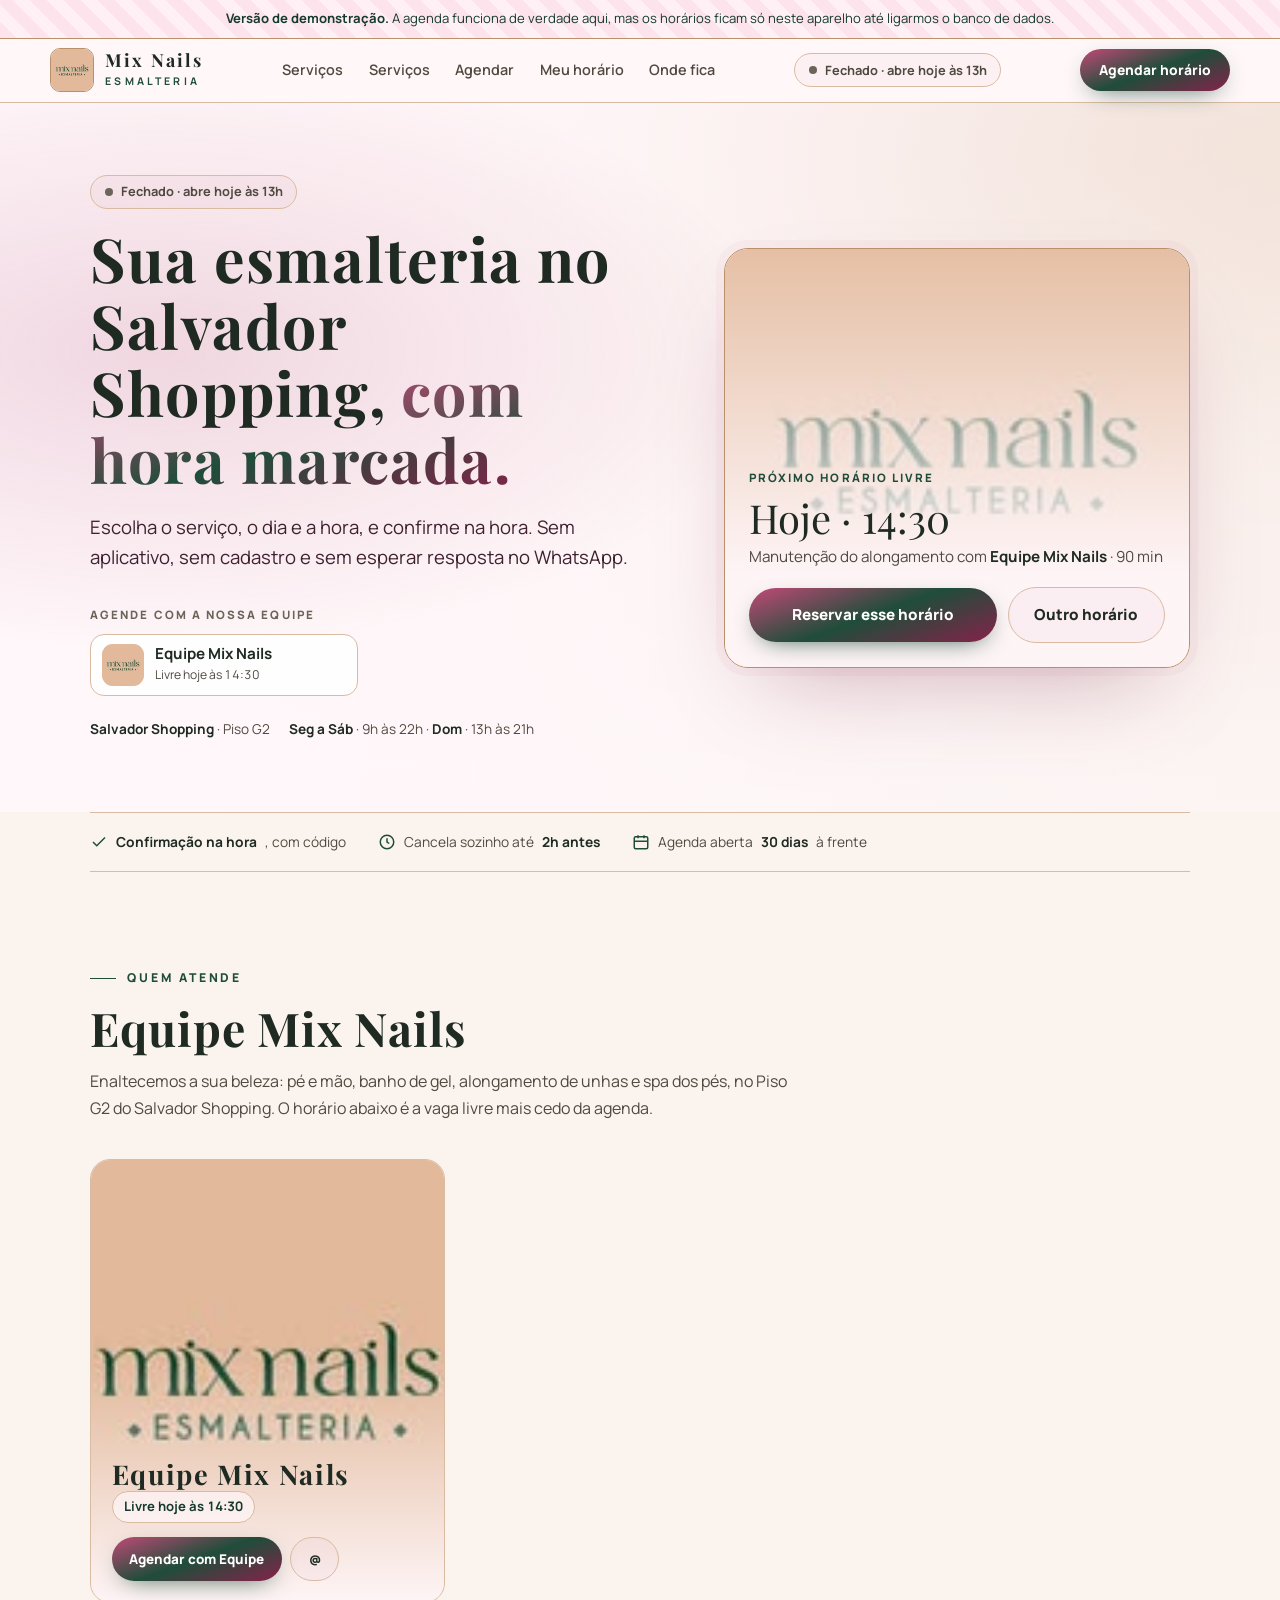
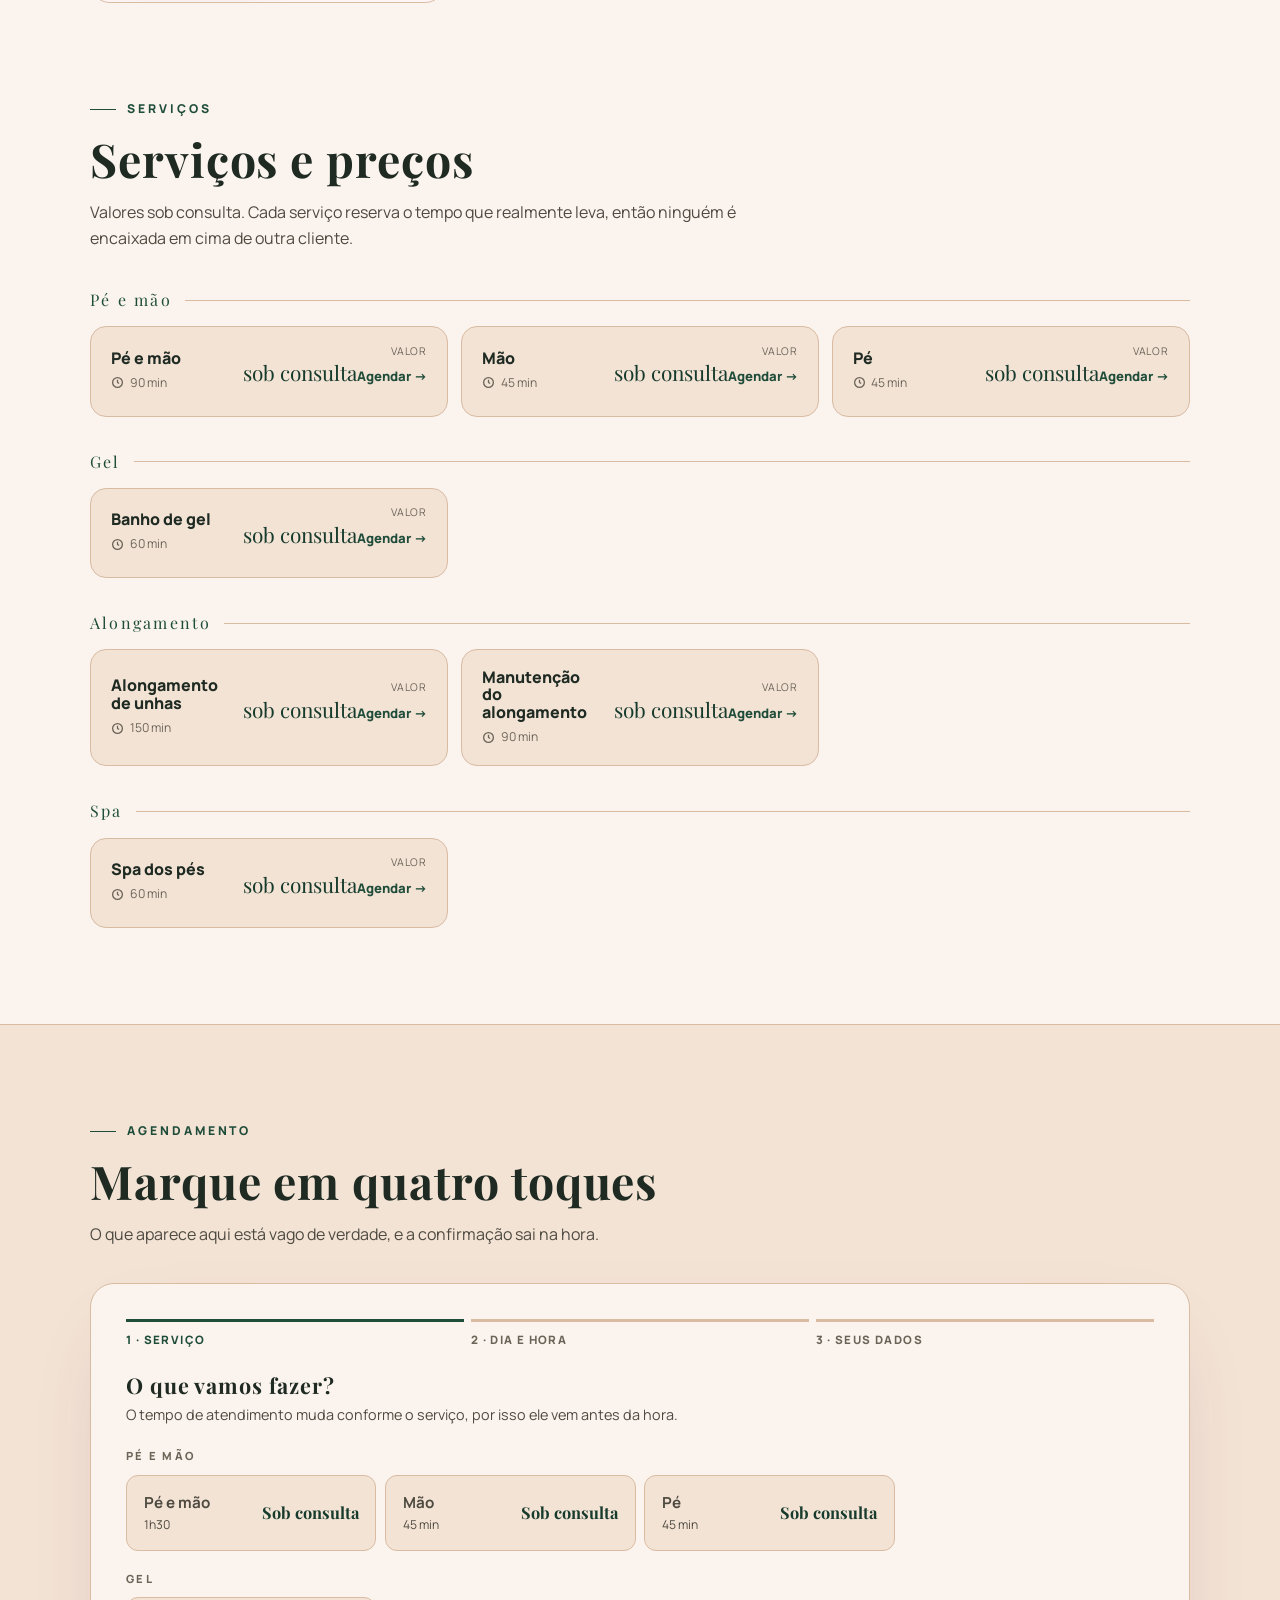
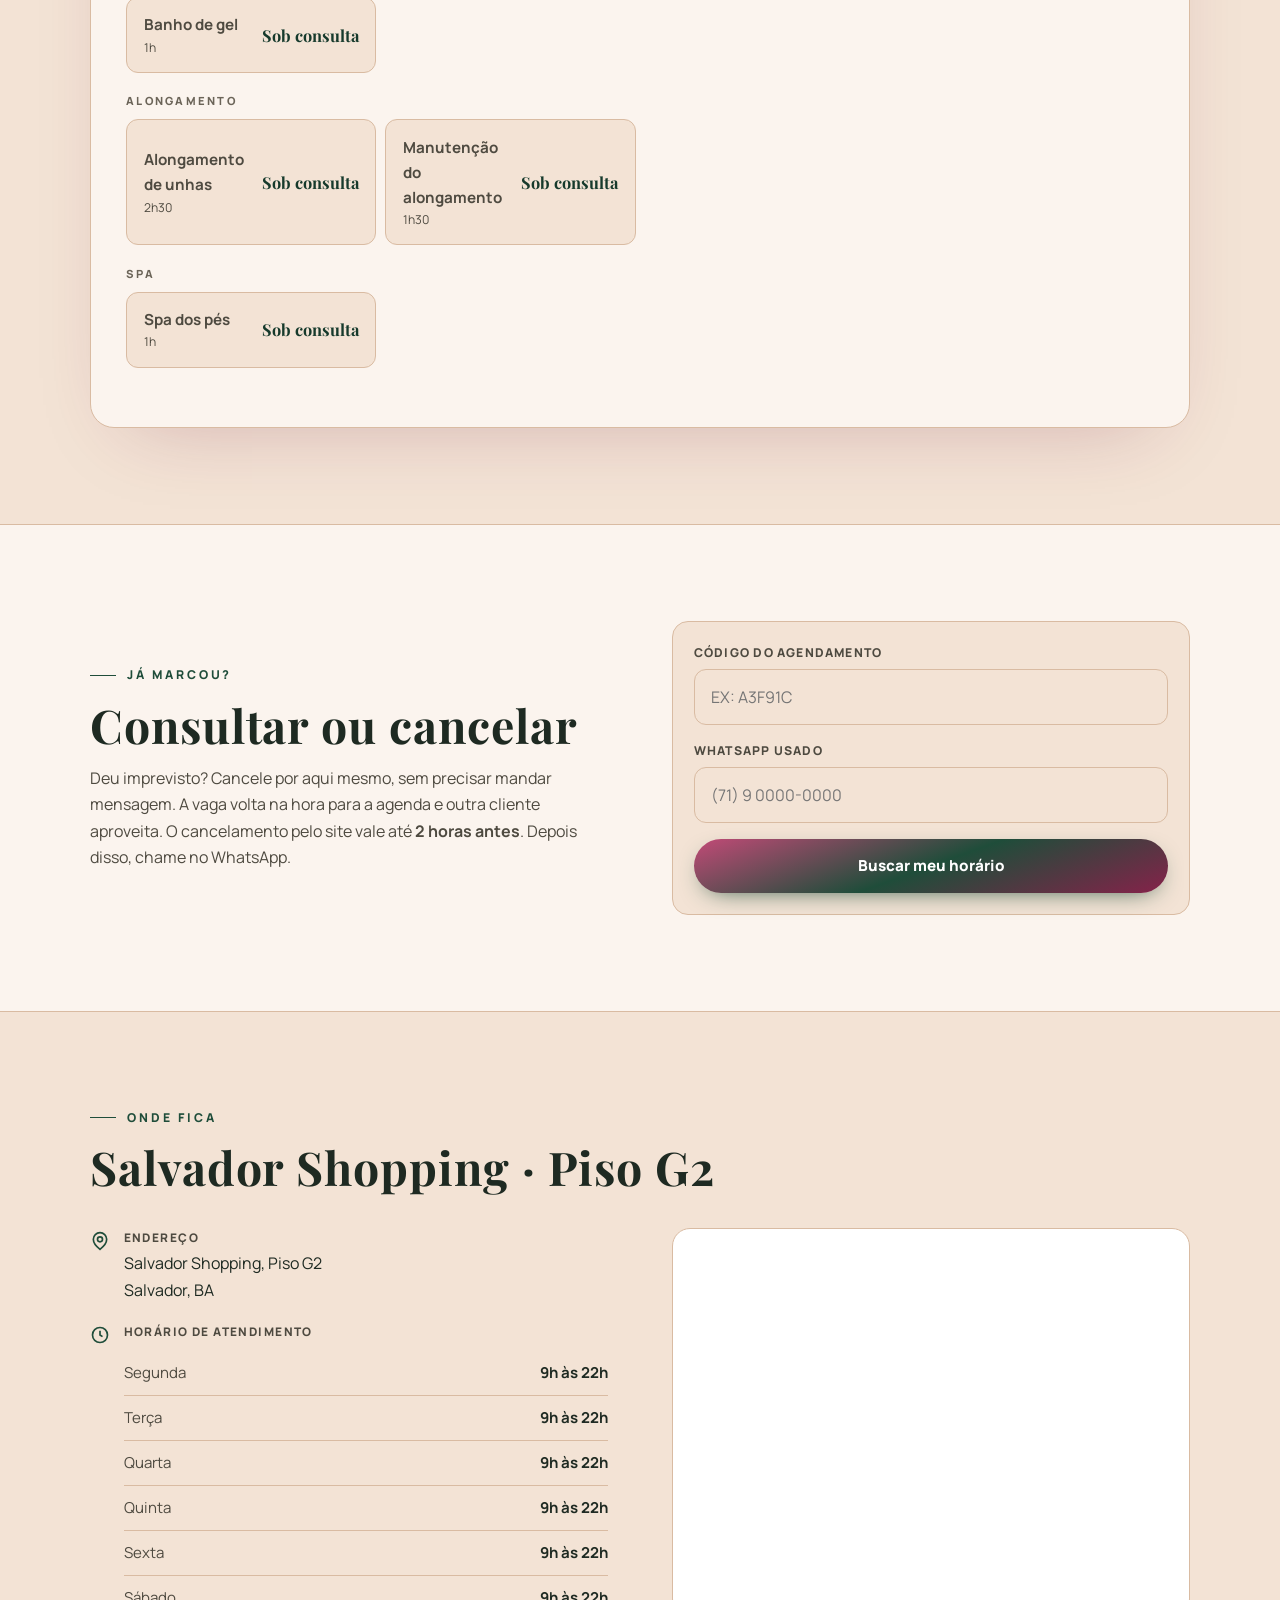
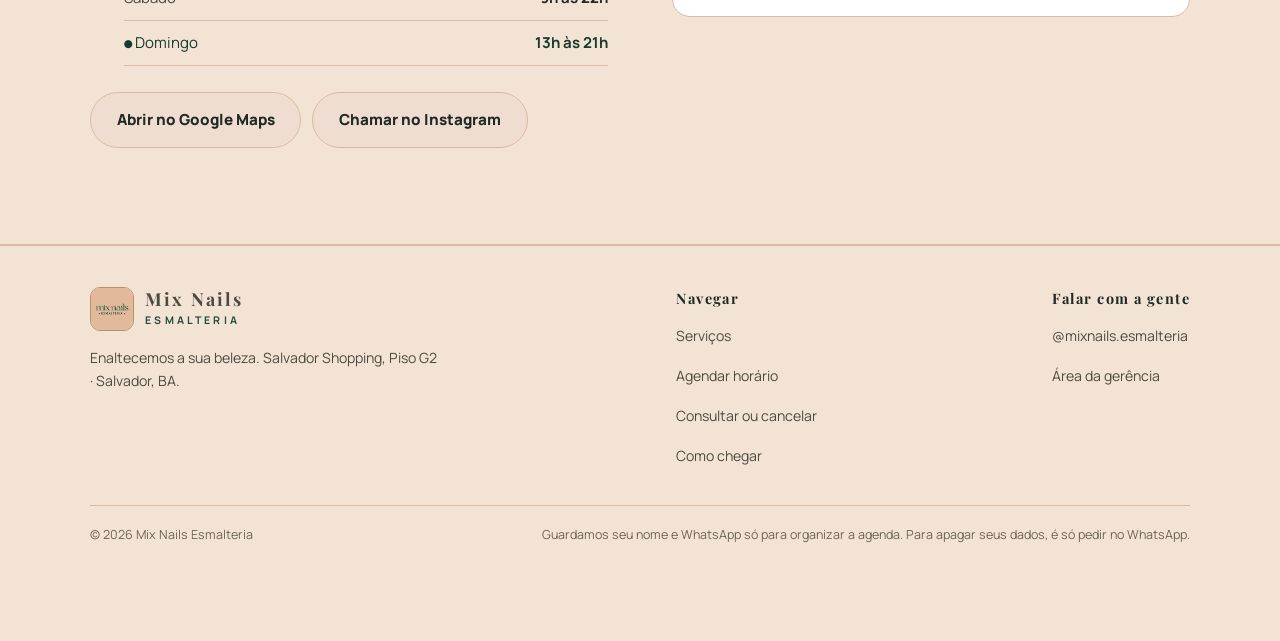
==== index.html @ d5388b9d "Atualiza o site" ====
<!DOCTYPE html>
<html lang="pt-BR">
<head>
<meta charset="UTF-8">
<meta name="viewport" content="width=device-width, initial-scale=1.0">
<title>Mix Nails Esmalteria · Salvador Shopping · Agende online</title>
<meta name="description" content="Esmalteria no Salvador Shopping, Piso G2: pé e mão, banho de gel, alongamento e spa dos pés. Escolha o serviço e o horário e confirme na hora, sem app e sem cadastro.">
<meta name="theme-color" content="#FBF4EE">
<link rel="icon" href="fotos/logo.jpg">

<meta property="og:type" content="website">
<meta property="og:title" content="Mix Nails Esmalteria · Agende seu horário">
<meta property="og:description" content="Escolha o serviço e o horário. Confirmação na hora, sem app.">
<meta property="og:image" content="fotos/logo.jpg">
<meta property="og:locale" content="pt_BR">
<meta name="twitter:card" content="summary_large_image">

<link rel="preconnect" href="https://fonts.googleapis.com">
<link rel="preconnect" href="https://fonts.gstatic.com" crossorigin>
<link href="https://fonts.googleapis.com/css2?family=Playfair+Display:wght@500;600;700&family=Manrope:wght@400;500;600;700;800&display=swap" rel="stylesheet">
<link rel="stylesheet" href="assets/estilo.css?v=20261116105341">

<script type="application/ld+json">
{
  "@context":"https://schema.org",
  "@type":"NailSalon",
  "name":"Mix Nails Esmalteria",
  "slogan":"Enaltecemos a sua beleza",
  "image":"fotos/logo.jpg",
  "priceRange":"R$$",
  "address":{
    "@type":"PostalAddress",
    "streetAddress":"Salvador Shopping, Piso G2","addressLocality":"Salvador",
    "addressRegion":"BA",
    "addressCountry":"BR"
  },
  "sameAs":["https://www.instagram.com/mixnails.esmalteria/"],
  "openingHoursSpecification":[
    {"@type":"OpeningHoursSpecification","dayOfWeek":["Monday","Tuesday","Wednesday","Thursday","Friday","Saturday"],"opens":"09:00","closes":"22:00"},
    {"@type":"OpeningHoursSpecification","dayOfWeek":["Sunday"],"opens":"13:00","closes":"21:00"}
  ]
}
</script>
</head>
<body>

<div id="faixa-demo" class="faixa-demo" hidden>
  <b>Versão de demonstração.</b> A agenda funciona de verdade aqui, mas os horários ficam só neste aparelho até ligarmos o banco de dados.
</div>

<!-- ================= TOPO ================= -->
<header class="topo">
  <div class="wrap topo-in">
    <a class="marca" href="#" aria-label="Mix Nails Esmalteria, início">
      <img src="fotos/logo.jpg" alt="" width="44" height="44">
      <span><b>Mix Nails</b><small>Esmalteria</small></span>
    </a>
    <nav class="menu">
      <a href="#servicos">Serviços</a>
      <a href="#servicos">Serviços</a>
      <a href="#agendar">Agendar</a>
      <a href="#meu-horario">Meu horário</a>
      <a href="#local">Onde fica</a>
    </nav>
    <span class="status" data-status></span>
    <a class="btn btn-prata" href="#agendar">Agendar horário</a>
  </div>
</header>

<!-- ================= CAPA: a agenda já começa aqui ================= -->
<section class="capa capa-agenda">
  <div class="capa-foto" style="background:radial-gradient(120% 90% at 85% 10%,#E9C9AE 0%,#F6E6D8 45%,#FBF4EE 100%)"></div>
  <div class="wrap capa-in">
    <div class="capa-txt">
      <span class="status" data-status></span>
      <h1>Sua esmalteria no Salvador Shopping, <span class="prata-texto">com hora marcada.</span></h1>
      <p class="lead">
        Escolha o serviço, o dia e a hora, e confirme na hora.
        Sem aplicativo, sem cadastro e sem esperar resposta no WhatsApp.
      </p>

      <p class="rotulo">Agende com a nossa equipe</p>
      <div class="atalhos" id="atalhos">
        <div class="carregando">Carregando a agenda…</div>
      </div>

      <div class="capa-rodape">
        <span><b>Salvador Shopping</b> · Piso G2</span>
        <span><b>Seg a Sáb</b> · 9h às 22h · <b>Dom</b> · 13h às 21h</span>
      </div>
    </div>

    <aside class="proximo" id="proximo" aria-live="polite">
      <img src="fotos/logo.jpg" alt="" width="360" height="640">
      <div class="proximo-in">
        <p class="rotulo">Próximo horário livre</p>
        <div class="proximo-quando" id="px-quando">Procurando…</div>
        <p class="proximo-com" id="px-com">&nbsp;</p>
        <div class="acoes">
          <button class="btn btn-prata btn-bloco" id="px-reservar" type="button" disabled>Reservar esse horário</button>
          <a class="btn btn-linha" href="#agendar">Outro horário</a>
        </div>
      </div>
    </aside>
  </div>
</section>

<div class="wrap">
  <div class="selos">
    <span><svg width="18" height="18" viewBox="0 0 24 24" fill="none" stroke="currentColor" stroke-width="2"><path d="M20 6 9 17l-5-5"/></svg><b>Confirmação na hora</b>, com código</span>
    <span><svg width="18" height="18" viewBox="0 0 24 24" fill="none" stroke="currentColor" stroke-width="2"><circle cx="12" cy="12" r="9"/><path d="M12 7v5l3 2"/></svg>Cancela sozinho até <b>2h antes</b></span>
    <span><svg width="18" height="18" viewBox="0 0 24 24" fill="none" stroke="currentColor" stroke-width="2"><rect x="3" y="5" width="18" height="16" rx="2"/><path d="M8 3v4M16 3v4M3 11h18"/></svg>Agenda aberta <b>30 dias</b> à frente</span>
  </div>
</div>

<!-- ================= EQUIPE ================= -->
<section class="secao" id="equipe">
  <div class="wrap">
    <p class="olho">Quem atende</p>
    <h2>Equipe Mix Nails</h2>
    <p class="sub">
      Enaltecemos a sua beleza: pé e mão, banho de gel, alongamento de unhas e spa dos pés,
      no Piso G2 do Salvador Shopping. O horário abaixo é a vaga livre mais cedo da agenda.
    </p>
    <div class="equipe equipe-v2" id="equipe-lista">
      <div class="carregando">Carregando a agenda…</div>
    </div>
  </div>
</section>

<!-- ================= SERVIÇOS ================= -->
<section class="secao" id="servicos" style="padding-top:0">
  <div class="wrap">
    <p class="olho">Serviços</p>
    <h2>Serviços e preços</h2>
    <p class="sub">
      Valores sob consulta. Cada serviço reserva o tempo que realmente leva,
      então ninguém é encaixada em cima de outra cliente.
    </p>
    <div id="cardapio" style="margin-top:2.2rem">
      <div class="carregando">Carregando os serviços…</div>
    </div>
  </div>
</section>

<!-- ================= AGENDAMENTO ================= -->
<section class="secao agendar" id="agendar">
  <div class="wrap">
    <p class="olho">Agendamento</p>
    <h2>Marque em quatro toques</h2>
    <p class="sub">
      O que aparece aqui está vago de verdade, e a confirmação sai na hora.
    </p>

    <div class="painel" id="agendar-app">

      <div class="passos" id="passos">
        <div class="passo" data-estado="atual">1 · Profissional</div>
        <div class="passo" data-estado="aberto">2 · Serviço</div>
        <div class="passo" data-estado="aberto">3 · Dia e hora</div>
        <div class="passo" data-estado="aberto">4 · Seus dados</div>
      </div>

      <div class="escolhas" id="escolhas" hidden></div>

      <!-- 1 -->
      <div class="etapa" data-etapa="1" data-ativa>
        <h3>Com quem você quer agendar?</h3>
        <p class="dica">Cada profissional tem a própria agenda.</p>
        <div class="lista-barbeiros" id="lista-barbeiros"></div>
      </div>

      <!-- 2 -->
      <div class="etapa" data-etapa="2">
        <h3>O que vamos fazer?</h3>
        <p class="dica">O tempo de atendimento muda conforme o serviço, por isso ele vem antes da hora.</p>
        <div id="lista-servicos"></div>
        <div class="acoes"><button class="voltar" type="button" data-voltar="1">← Trocar a profissional</button></div>
      </div>

      <!-- 3 -->
      <div class="etapa" data-etapa="3">
        <h3>Escolha o dia e a hora</h3>
        <div class="fita" id="fita-dias"></div>
        <p class="titulo-dia" id="titulo-dia"></p>
        <div id="caixa-horas"></div>
        <div class="acoes"><button class="voltar" type="button" data-voltar="2">← Trocar o serviço</button></div>
      </div>

      <!-- 4 -->
      <div class="etapa" data-etapa="4">
        <h3>Quase lá</h3>
        <p class="dica">Só falta saber quem vem fazer as unhas.</p>
        <div class="resumo" id="resumo"></div>
        <form id="form-cliente" novalidate>
          <div class="campos">
            <div class="campo">
              <label for="cli-nome">Seu nome</label>
              <input id="cli-nome" name="nome" type="text" autocomplete="name" placeholder="Como te chamam" required>
            </div>
            <div class="campo">
              <label for="cli-tel">WhatsApp</label>
              <input id="cli-tel" name="tel" type="tel" inputmode="numeric" autocomplete="tel" placeholder="(71) 9 0000-0000" required>
              <p class="ajuda">Serve para te achar se precisar remarcar. Não vai para lista de propaganda.</p>
            </div>
            <div class="campo">
              <label for="cli-obs">Observação <span style="text-transform:none;letter-spacing:0;font-weight:500">(opcional)</span></label>
              <textarea id="cli-obs" name="obs" maxlength="240" placeholder="Ex: cor nude, formato quadrado"></textarea>
            </div>
          </div>
          <div id="msg-form"></div>
          <div class="acoes">
            <button class="btn btn-prata" id="btn-confirmar" type="submit">Confirmar horário</button>
            <button class="voltar" type="button" data-voltar="3">← Trocar a hora</button>
          </div>
        </form>
      </div>

      <!-- 5 -->
      <div class="etapa" data-etapa="5">
        <div class="sucesso">
          <div class="selo-ok" aria-hidden="true">
            <svg width="30" height="30" viewBox="0 0 24 24" fill="none" stroke="currentColor" stroke-width="3" stroke-linecap="round" stroke-linejoin="round"><path d="M20 6 9 17l-5-5"/></svg>
          </div>
          <h3>Horário confirmado</h3>
          <p class="com">com <span id="ok-barbeiro"></span></p>
          <p class="dica" id="ok-linha" style="color:var(--cinza);margin:.4rem 0 1rem"></p>
          <p style="font-size:.76rem;letter-spacing:.16em;text-transform:uppercase;color:var(--cinza);font-weight:800">Seu código</p>
          <div class="codigo" id="ok-codigo"></div>
          <p style="max-width:34rem;margin:0 auto 1.4rem;color:var(--cinza);font-size:.92rem">
            Guarde esse código: é com ele que você consulta ou cancela sozinho,
            até 2 horas antes. Chegue uns 5 minutinhos antes.
          </p>
          <div class="acoes" style="justify-content:center">
            <a class="btn btn-zap" id="ok-zap" target="_blank" rel="noopener">Avisar no WhatsApp</a>
            <a class="btn btn-linha" id="ok-ics">Salvar no calendário</a>
            <button class="btn btn-linha" id="btn-novo" type="button">Marcar outro</button>
          </div>
        </div>
      </div>

    </div>
  </div>
</section>

<!-- ================= MEU HORÁRIO ================= -->
<section class="secao" id="meu-horario">
  <div class="wrap dupla">
    <div>
      <p class="olho">Já marcou?</p>
      <h2>Consultar ou cancelar</h2>
      <p class="sub">
        Deu imprevisto? Cancele por aqui mesmo, sem precisar mandar mensagem.
        A vaga volta na hora para a agenda e outra cliente aproveita.
        O cancelamento pelo site vale até <b>2 horas antes</b>. Depois disso, chame no WhatsApp.
      </p>
    </div>
    <div class="cartao">
      <form id="form-consulta">
        <div class="campos">
          <div class="campo">
            <label for="con-codigo">Código do agendamento</label>
            <input id="con-codigo" type="text" placeholder="Ex: A3F91C" style="text-transform:uppercase" required>
          </div>
          <div class="campo">
            <label for="con-tel">WhatsApp usado</label>
            <input id="con-tel" type="tel" inputmode="numeric" placeholder="(71) 9 0000-0000" required>
          </div>
          <button class="btn btn-prata btn-bloco" type="submit">Buscar meu horário</button>
        </div>
      </form>
      <div id="saida-consulta"></div>
    </div>
  </div>
</section>

<!-- ================= ONDE FICA ================= -->
<section class="secao" id="local" style="background:var(--grafite);border-block:1px solid var(--borda)">
  <div class="wrap">
    <p class="olho">Onde fica</p>
    <h2>Salvador Shopping · Piso G2</h2>

    <div class="dupla" style="margin-top:2.2rem;align-items:start">
      <div class="info-local">
        <div class="info-item">
          <svg width="20" height="20" viewBox="0 0 24 24" fill="none" stroke="currentColor" stroke-width="2"><path d="M20 10c0 6-8 12-8 12s-8-6-8-12a8 8 0 1 1 16 0Z"/><circle cx="12" cy="10" r="3"/></svg>
          <div>
            <b class="rot">Endereço</b>
            Salvador Shopping, Piso G2<br>
            Salvador, BA
          </div>
        </div>

        <div class="info-item">
          <svg width="20" height="20" viewBox="0 0 24 24" fill="none" stroke="currentColor" stroke-width="2"><circle cx="12" cy="12" r="9"/><path d="M12 7v5l3 2"/></svg>
          <div style="width:100%">
            <b class="rot">Horário de atendimento</b>
            <table class="tabela-horario" id="tabela-horario">
              <tr data-dia="1"><td>Segunda</td><td>9h às 22h</td></tr>
              <tr data-dia="2"><td>Terça</td><td>9h às 22h</td></tr>
              <tr data-dia="3"><td>Quarta</td><td>9h às 22h</td></tr>
              <tr data-dia="4"><td>Quinta</td><td>9h às 22h</td></tr>
              <tr data-dia="5"><td>Sexta</td><td>9h às 22h</td></tr>
              <tr data-dia="6"><td>Sábado</td><td>9h às 22h</td></tr>
              <tr data-dia="0"><td>Domingo</td><td>13h às 21h</td></tr>
            </table>
          </div>
        </div>

        <div class="acoes" style="margin-top:.4rem">
          <a class="btn btn-linha" id="link-maps" target="_blank" rel="noopener" href="https://www.google.com/maps/search/?api=1&amp;query=Salvador+Shopping+Salvador+BA">Abrir no Google Maps</a>
          <a class="btn btn-linha" id="link-contato" target="_blank" rel="noopener" href="https://ig.me/m/mixnails.esmalteria">Chamar no Instagram</a>
        </div>
      </div>

      <div class="mapa">
        <iframe title="Mapa do Salvador Shopping" loading="lazy" referrerpolicy="no-referrer-when-downgrade"
          src="https://www.google.com/maps?q=Salvador%20Shopping%2C%20Salvador%20-%20BA&output=embed"></iframe>
      </div>
    </div>
  </div>
</section>

<!-- ================= RODAPÉ ================= -->
<footer class="rodape">
  <div class="wrap">
    <div class="rodape-in">
      <div style="max-width:22rem">
        <a class="marca" href="#" style="margin-bottom:.9rem">
          <img src="fotos/logo.jpg" alt="" width="44" height="44">
          <span><b>Mix Nails</b><small>Esmalteria</small></span>
        </a>
        <p>Enaltecemos a sua beleza. Salvador Shopping, Piso G2 · Salvador, BA.</p>
      </div>
      <div>
        <b class="rodape-titulo">Navegar</b>
        <ul class="rodape-links">
          <li><a href="#servicos">Serviços</a></li>
          <li><a href="#agendar">Agendar horário</a></li>
          <li><a href="#meu-horario">Consultar ou cancelar</a></li>
          <li><a href="#local">Como chegar</a></li>
        </ul>
      </div>
      <div>
        <b class="rodape-titulo">Falar com a gente</b>
        <ul class="rodape-links">
          <li><a href="https://www.instagram.com/mixnails.esmalteria/" target="_blank" rel="noopener">@mixnails.esmalteria</a></li>
          <li><a href="admin.html">Área da gerência</a></li>
        </ul>
      </div>
    </div>
    <div class="creditos">
      <span>© <span id="ano"></span> Mix Nails Esmalteria</span>
      <span>Guardamos seu nome e WhatsApp só para organizar a agenda. Para apagar seus dados, é só pedir no WhatsApp.</span>
    </div>
  </div>
</footer>

<a class="flutua" href="#agendar">
  <svg width="18" height="18" viewBox="0 0 24 24" fill="none" stroke="currentColor" stroke-width="2"><rect x="3" y="5" width="18" height="16" rx="2"/><path d="M8 3v4M16 3v4M3 11h18"/></svg>
  Agendar
</a>

<script src="assets/config.js?v=20261116105341"></script>
<!-- Este bloco vem ANTES de agenda.js: registra o ouvinte que recebe
     profissional e serviços assim que carregam. -->
<script>
(function () {
  var CFG = window.TV;
  var DIAS = ['domingo','segunda','terça','quarta','quinta','sexta','sábado'];
  document.getElementById('ano').textContent = new Date().getFullYear();
  if (CFG.modoDemo) document.getElementById('faixa-demo').hidden = false;
  if (CFG.whatsapp) {
    var contato = document.getElementById('link-contato');
    contato.href = 'https://wa.me/' + CFG.whatsapp;
    contato.textContent = 'Chamar no WhatsApp';
    contato.className = 'btn btn-zap';
  }

  function el(tag, cls, txt) {
    var n = document.createElement(tag);
    if (cls) n.className = cls;
    if (txt != null) n.textContent = txt;
    return n;
  }
  function min(t) { var p = String(t).split(':'); return (+p[0]) * 60 + (+p[1]); }
  function horaCurta(t) { var p = String(t).split(':'); return (+p[0]) + 'h' + (p[1] === '00' ? '' : p[1]); }
  function irAgendar() { document.getElementById('agendar').scrollIntoView({ behavior: 'smooth' }); }
  function avatar(b, cls) {
    var box = el('span', cls);
    if (b.foto) { var i = el('img'); i.src = b.foto; i.alt = ''; box.appendChild(i); }
    else box.appendChild(el('span', 'iniciais', CFG.iniciais ? CFG.iniciais(b.nome) : b.nome[0]));
    return box;
  }
  function primeiroNome(n) { return String(n).split(' ')[0]; }
  function quando(p) { return CFG.diaRelativo(p.dia).replace(/, \d+ de .*/, '') + ' · ' + p.hora; }

  /* ---- aberto / fechado agora ---- */
  (function status() {
    var agora = new Date(), m = agora.getHours() * 60 + agora.getMinutes();
    var hoje = CFG.expediente[agora.getDay()], txt, aberto = false;
    if (hoje && hoje.aberto && m >= min(hoje.abre) && m < min(hoje.fecha)) {
      aberto = true; txt = 'Aberto agora · até ' + horaCurta(hoje.fecha);
    } else {
      for (var i = 0; i < 8; i++) {
        var d = (agora.getDay() + i) % 7, e = CFG.expediente[d];
        if (!e || !e.aberto || (i === 0 && m >= min(e.abre))) continue;
        txt = 'Fechado · abre ' + (i === 0 ? 'hoje' : i === 1 ? 'amanhã' : DIAS[d]) + ' às ' + horaCurta(e.abre);
        break;
      }
    }
    Array.prototype.forEach.call(document.querySelectorAll('[data-status]'), function (s) {
      s.textContent = txt;
      if (aberto) s.setAttribute('data-aberto', '');
    });
    var linha = document.querySelector('#tabela-horario tr[data-dia="' + agora.getDay() + '"]');
    if (linha) linha.setAttribute('data-hoje', '');
  })();

  /* ---- cardápio ---- */
  function pintaCardapio(lista) {
    var alvo = document.getElementById('cardapio');
    alvo.innerHTML = '';
    var grupos = {};
    lista.forEach(function (s) {
      if (s.categoria === 'Assinatura') { alvo.appendChild(cardAssinatura(s)); return; }
      var g = s.categoria || 'Serviços'; (grupos[g] = grupos[g] || []).push(s);
    });
    Object.keys(grupos).forEach(function (g) {
      var bloco = el('div', 'cardapio-grupo');
      bloco.appendChild(el('div', 'cardapio-titulo', g));
      var grade = el('div', 'grade-servicos');
      grupos[g].forEach(function (s) {
        var card = el('article', 'servico');
        card.innerHTML =
          '<div class="servico-txt"><h3></h3><p></p>' +
            '<span class="tempo"><svg width="13" height="13" viewBox="0 0 24 24" fill="none" stroke="currentColor" stroke-width="2.4"><circle cx="12" cy="12" r="9"/><path d="M12 7v5l3 2"/></svg>' +
            s.duracao_min + ' min</span></div>' +
          '<div class="servico-dir"><span class="preco"></span>' +
            '<button class="marcar" type="button">Agendar →</button></div>';
        card.querySelector('h3').textContent = s.nome;
        card.querySelector('p').textContent = s.descricao || '';
        card.querySelector('.preco').innerHTML = valor(s);
        card.querySelector('.marcar').addEventListener('click', function () { CFG.agendarServico(s.id); irAgendar(); });
        grade.appendChild(card);
      });
      bloco.appendChild(grade);
      alvo.appendChild(bloco);
    });
  }
  function valor(s) {
    if (!s.preco_centavos) return '<small>valor</small>sob consulta';
    return (s.a_partir_de ? '<small>a partir de</small>' : '') + 'R$ ' + (s.preco_centavos / 100).toFixed(2).replace('.', ',');
  }
  function cardAssinatura(s) {
    var c = el('article', 'assinatura');
    var esq = el('div');
    esq.appendChild(el('p', 'rotulo', 'Assinatura da casa'));
    esq.appendChild(el('h3', null, s.nome));
    esq.appendChild(el('p', null, s.descricao || ''));
    var meta = el('div', 'meta');
    meta.appendChild(el('span', null, s.duracao_min + ' min de atendimento'));
    esq.appendChild(meta);
    var dir = el('div', 'servico-dir');
    var p = el('div', 'preco'); p.innerHTML = valor(s);
    dir.appendChild(p);
    var b = el('button', 'btn btn-prata', 'Agendar');
    b.type = 'button'; b.style.marginTop = '.6rem';
    b.addEventListener('click', function () { CFG.agendarServico(s.id); irAgendar(); });
    dir.appendChild(b);
    c.appendChild(esq); c.appendChild(dir);
    return c;
  }

  /* ---- atalhos da capa + cards da equipe, com a vaga mais cedo de cada um ---- */
  function pintaEquipe(barbeiros, servicos) {
    var servRef = servicos.filter(function (s) { return s.id === 'manutencao' || s.slug === 'manutencao'; })[0] || servicos[0];
    var atalhos = document.getElementById('atalhos');
    var lista = document.getElementById('equipe-lista');
    atalhos.innerHTML = ''; lista.innerHTML = '';

    var proximos = [];
    barbeiros.forEach(function (b) {
      var at = el('button', 'atalho'); at.type = 'button';
      at.appendChild(avatar(b, 'av'));
      var t = el('span'); t.appendChild(el('b', null, b.nome));
      var sm = el('small', null, 'Vendo a agenda…'); t.appendChild(sm);
      at.appendChild(t);
      at.addEventListener('click', function () { CFG.agendarCom(b.id); irAgendar(); });
      atalhos.appendChild(at);

      var card = el('article', 'membro' + (b.foto ? '' : ' sem-foto'));
      if (b.foto) {
        var img = el('img'); img.src = b.foto; img.loading = 'lazy'; img.alt = 'Foto de ' + b.nome + ', nail designer.';
        card.appendChild(img);
      } else {
        card.appendChild(el('span', 'iniciais', CFG.iniciais ? CFG.iniciais(b.nome) : b.nome[0]));
      }
      var info = el('div', 'membro-info');
      info.appendChild(el('h3', null, b.nome));
      var livre = el('span', 'livre', 'Vendo a agenda…');
      info.appendChild(livre);
      var ac = el('div', 'membro-acoes');
      var bt = el('button', 'btn btn-prata', 'Agendar com ' + primeiroNome(b.nome));
      bt.type = 'button';
      bt.addEventListener('click', function () { CFG.agendarCom(b.id); irAgendar(); });
      ac.appendChild(bt);
      if (b.instagram) {
        var ig = el('a', 'btn btn-linha', '@'); ig.href = 'https://www.instagram.com/' + b.instagram + '/';
        ig.target = '_blank'; ig.rel = 'noopener'; ig.setAttribute('aria-label', 'Instagram de ' + b.nome);
        ac.appendChild(ig);
      }
      info.appendChild(ac);
      card.appendChild(info);
      lista.appendChild(card);

      proximos.push(CFG.proximoLivre(b, servRef).then(function (p) {
        var txt = p ? 'Livre ' + quando(p).toLowerCase().replace(' · ', ' às ') : 'Agenda cheia nos próximos dias';
        sm.textContent = txt; livre.textContent = txt;
        return p ? { b: b, p: p } : null;
      }).catch(function () { sm.textContent = livre.textContent = 'Ver horários'; return null; }));
    });

    // com uma profissional só, "sem preferência" não faz sentido
    if (barbeiros.length > 1) {
    var q = el('button', 'atalho qualquer'); q.type = 'button';
    q.innerHTML = '<span class="av"><svg width="22" height="22" viewBox="0 0 24 24" fill="none" stroke="currentColor" stroke-width="1.8"><circle cx="9" cy="8" r="3.2"/><circle cx="17" cy="9" r="2.6"/><path d="M3 20c.6-3.4 3-5.4 6-5.4s5.4 2 6 5.4M15 14.8c2.8-.4 5.2 1.3 6 4.6"/></svg></span>' +
                  '<span><b>Sem preferência</b><small>Quem estiver livre primeiro</small></span>';
    q.addEventListener('click', function () { CFG.agendarCom('qualquer'); irAgendar(); });
    atalhos.appendChild(q);
    }

    // cartão "próximo horário livre": a vaga mais cedo da casa inteira
    Promise.all(proximos).then(function (r) {
      var melhor = r.filter(Boolean).sort(function (a, c) {
        return (a.p.dia + a.p.hora) < (c.p.dia + c.p.hora) ? -1 : 1;
      })[0];
      var qd = document.getElementById('px-quando'), com = document.getElementById('px-com'), bt = document.getElementById('px-reservar');
      if (!melhor) { qd.textContent = 'Agenda cheia'; com.textContent = 'Chame no WhatsApp que a gente encaixa.'; return; }
      qd.textContent = quando(melhor.p);
      com.innerHTML = '';
      com.appendChild(document.createTextNode(servRef.nome + ' com '));
      com.appendChild(el('b', null, melhor.b.nome));
      com.appendChild(document.createTextNode(' · ' + servRef.duracao_min + ' min'));
      bt.disabled = false;
      bt.onclick = function () { CFG.agendarDireto(melhor.b.id, servRef.id, melhor.p.dia, melhor.p.hora); irAgendar(); };
    });
  }

  var dados = null;
  function recebe(d) { dados = d; pintaCardapio(d.servicos); pintaEquipe(d.barbeiros, d.servicos); }
  document.addEventListener('tv:dados', function (ev) { recebe(ev.detail); });
  // marcou? a vaga some da capa e dos cards na mesma hora
  document.addEventListener('tv:agendado', function () { if (dados) pintaEquipe(dados.barbeiros, dados.servicos); });
})();
</script>
<script src="assets/agenda.js?v=20261116105341"></script>
</body>
</html>
---- assets/estilo.css ----
/* =====================================================================
   Mix Nails Esmalteria — folha de estilo
   Paleta tirada da logo: nude/pêssego de fundo e verde-floresta da marca.
   As variáveis mantêm os nomes do modelo.
   ===================================================================== */

:root{
  --fundo:      #FBF4EE;
  --grafite:    #F3E3D5;
  --carvao:     #FFFFFF;
  --chumbo:     #EED8C6;
  --borda:      #D9BBA2;

  --prata:       #1F4D3A;
  --prata-clara: #163A2C;
  --prata-fundo: #B9906A;
  --prata-gradiente: linear-gradient(160deg, #C24A77 0%, #1F4D3A 50%, #86224A 100%);

  --creme:      #1E2A22;
  --cinza:      #4E4A40;
  --cinza-fraco:#6B6458;
  --verde-zap:  #25D366;
  --vermelho:   #B42318;

  --display: 'Playfair Display', Georgia, serif;
  --corpo:   'Manrope', system-ui, sans-serif;

  --raio:  16px;
  --larg:  1180px;
}

*{margin:0;padding:0;box-sizing:border-box}
[hidden]{display:none !important}
html{scroll-behavior:smooth;scroll-padding-top:80px}
body{
  font-family:var(--corpo);
  background:var(--fundo);
  color:var(--creme);
  line-height:1.65;
  overflow-x:clip;
  -webkit-font-smoothing:antialiased;
}
img{display:block;max-width:100%}
a{color:inherit;text-decoration:none}
button{font:inherit;color:inherit;background:none;border:none;cursor:pointer}
:focus-visible{outline:2px solid var(--prata);outline-offset:3px;border-radius:6px}

.wrap{max-width:var(--larg);margin:0 auto;padding:0 clamp(1rem,4vw,2.5rem)}
.secao{padding:clamp(3.5rem,8vw,6rem) 0}

h1,h2,h3,.display{font-family:var(--display);font-weight:700;line-height:1.1;letter-spacing:.02em}
h2{font-size:clamp(1.9rem,4.4vw,2.9rem)}
h3{font-size:1.1rem;letter-spacing:.04em}

.olho{
  font-size:.76rem;font-weight:800;letter-spacing:.24em;text-transform:uppercase;color:var(--prata);
  display:flex;align-items:center;gap:.7rem;margin-bottom:.9rem;
}
.olho::before{content:"";width:26px;height:1px;background:var(--prata);flex:none}
.sub{color:var(--cinza);max-width:44rem;margin-top:.9rem}
.prata-texto{
  background:var(--prata-gradiente);-webkit-background-clip:text;background-clip:text;
  -webkit-text-fill-color:transparent;color:var(--prata);
}

/* ---------- botões ---------- */
.btn{
  display:inline-flex;align-items:center;justify-content:center;gap:.55rem;
  padding:.9rem 1.6rem;border-radius:100px;font-weight:800;font-size:.95rem;min-height:48px;
  transition:transform .15s ease, box-shadow .15s ease, background .15s ease, border-color .15s;
  text-align:center;
}
.btn:active{transform:translateY(1px)}
.btn-prata{background:var(--prata-gradiente);color:#FFFFFF;box-shadow:0 8px 26px -12px var(--prata)}
.btn-prata:hover{box-shadow:0 12px 32px -8px var(--prata)}
.btn-linha{border:1px solid var(--borda);color:var(--creme);background:rgba(168,50,95,.03)}
.btn-linha:hover{border-color:var(--prata);color:var(--prata-clara)}
.btn-zap{background:var(--verde-zap);color:#05301A}
.btn-bloco{width:100%}
.btn:disabled{opacity:.45;cursor:not-allowed;transform:none}

/* ---------- topo ---------- */
.topo{
  position:sticky;top:0;z-index:60;
  background:rgba(255,247,250,.86);backdrop-filter:blur(14px);-webkit-backdrop-filter:blur(14px);
  border-bottom:1px solid var(--borda);
}
.topo-in{display:flex;align-items:center;justify-content:space-between;gap:1rem;padding:.6rem 0}
.marca{display:flex;align-items:center;gap:.7rem}
.marca img{width:44px;height:44px;flex:none;border-radius:10px;object-fit:cover;border:1px solid var(--prata-fundo)}
.marca b{font-family:var(--display);font-size:1.12rem;letter-spacing:.12em;line-height:1;display:block}
.marca small{display:block;font-size:.66rem;letter-spacing:.3em;color:var(--prata);text-transform:uppercase;font-weight:700;margin-top:.25rem}
.menu{display:flex;align-items:center;gap:1.6rem}
.menu a{font-size:.9rem;font-weight:600;color:var(--cinza)}
.menu a:hover{color:var(--prata-clara)}
.topo .btn{padding:.6rem 1.2rem;font-size:.86rem;min-height:42px}
@media(max-width:900px){ .menu{display:none} }

/* ---------- capa ---------- */
.capa{position:relative;min-height:min(92vh,800px);display:flex;align-items:center;isolation:isolate;overflow:hidden}
.capa-foto{position:absolute;inset:0;z-index:-2;background:var(--grafite) center 38%/cover no-repeat}
.capa::after{
  content:"";position:absolute;inset:0;z-index:-1;
  background:
    radial-gradient(70% 60% at 12% 35%, rgba(168,50,95,.16), transparent 70%),
    linear-gradient(100deg, rgba(255,247,250,.97) 0%, rgba(255,247,250,.9) 42%, rgba(255,247,250,.45) 100%);
}
.capa-in{padding-block:clamp(3rem,7vw,5rem);width:100%;display:grid;grid-template-columns:1.15fr .85fr;gap:clamp(2rem,5vw,4rem);align-items:center}
.capa-foto{filter:blur(18px) saturate(.8);transform:scale(1.1)}
.capa-quadro{margin:0;border-radius:24px;overflow:hidden;border:1px solid var(--prata-fundo);aspect-ratio:4/5;box-shadow:0 40px 90px -40px rgba(110,23,57,.35),0 0 0 8px rgba(168,50,95,.06)}
.capa-quadro img{width:100%;height:100%;object-fit:cover;object-position:50% 45%}
.capa .selo-novo{
  display:inline-flex;align-items:center;gap:.5rem;border:1px solid var(--prata-fundo);
  background:rgba(168,50,95,.08);color:var(--prata-clara);border-radius:100px;
  padding:.35rem .9rem;font-size:.8rem;font-weight:700;letter-spacing:.04em;margin-bottom:1.2rem;
}
.capa h1{font-size:clamp(2.4rem,6.6vw,4.4rem);max-width:15ch}
.capa p.lead{font-size:clamp(1rem,2vw,1.16rem);color:#3E2230;max-width:36rem;margin:1.2rem 0 2rem}
.capa-ctas{display:flex;flex-wrap:wrap;gap:.8rem}
.capa-rostos{display:flex;align-items:center;gap:.8rem;margin-top:2.2rem;font-size:.86rem;color:var(--cinza)}
.capa-rostos .pilha{display:flex}
.capa-rostos .pilha img{width:42px;height:42px;border-radius:50%;object-fit:cover;object-position:50% 20%;border:2px solid var(--fundo);margin-left:-10px}
.capa-rostos .pilha img:first-child{margin-left:0}
.capa-rostos b{color:var(--creme)}
@media(max-width:700px){
  .capa::after{background:linear-gradient(180deg, rgba(255,247,250,.55) 0%, rgba(255,247,250,.92) 45%, rgba(255,247,250,.98) 100%)}
  .capa{min-height:auto}
}

@media(max-width:900px){
  .capa-in{grid-template-columns:1fr}
  .capa-quadro{order:-1;aspect-ratio:4/3;max-height:52vh}
}
.selos{display:flex;flex-wrap:wrap;gap:1.2rem 2rem;border-top:1px solid var(--borda);border-bottom:1px solid var(--borda);padding:1.1rem 0;font-size:.86rem;color:var(--cinza)}
.selos span{display:flex;align-items:center;gap:.5rem}
.selos svg{color:var(--prata);flex:none}
.selos b{color:var(--creme);font-weight:700}

/* ---------- equipe ---------- */
.equipe{display:grid;grid-template-columns:repeat(3,1fr);gap:1.1rem;margin-top:2.4rem}
@media(max-width:900px){ .equipe{grid-template-columns:1fr 1fr} }
@media(max-width:560px){ .equipe{grid-template-columns:1fr} }
.membro{
  position:relative;border-radius:20px;overflow:hidden;border:1px solid var(--borda);background:var(--carvao);
  aspect-ratio:4/5;isolation:isolate;
}
.membro img{position:absolute;inset:0;width:100%;height:100%;object-fit:cover;object-position:50% 25%;z-index:-1;transition:transform .5s ease}
.membro:hover img{transform:scale(1.04)}
.membro::after{content:"";position:absolute;inset:0;z-index:-1;background:linear-gradient(180deg,transparent 45%,rgba(255,247,250,.96) 100%)}
.membro-info{position:absolute;left:0;right:0;bottom:0;padding:1.3rem}
.membro-info h3{font-size:1.7rem;letter-spacing:.06em}
.membro-info p{font-size:.8rem;letter-spacing:.2em;text-transform:uppercase;color:var(--prata);font-weight:700;margin:.2rem 0 1rem}
.membro-acoes{display:flex;gap:.5rem;flex-wrap:wrap}
.membro-acoes .btn{padding:.6rem 1.1rem;font-size:.84rem;min-height:44px}

/* ---------- serviços ---------- */
.cardapio-grupo + .cardapio-grupo{margin-top:2rem}
.cardapio-titulo{font-family:var(--display);font-size:1rem;letter-spacing:.14em;color:var(--prata);margin-bottom:.8rem;display:flex;align-items:center;gap:.8rem}
.cardapio-titulo::after{content:"";flex:1;height:1px;background:var(--borda)}
.grade-servicos{display:grid;grid-template-columns:repeat(auto-fill,minmax(270px,1fr));gap:.8rem}
.servico{
  background:var(--grafite);border:1px solid var(--borda);border-radius:var(--raio);
  padding:1.15rem 1.25rem;display:flex;align-items:center;gap:1rem;
  transition:border-color .2s ease, transform .2s ease;
}
.servico:hover{border-color:var(--prata-fundo);transform:translateY(-2px)}
.servico-txt{flex:1;min-width:0}
.servico h3{font-family:var(--corpo);font-size:1rem;font-weight:800;letter-spacing:0}
.servico p{font-size:.84rem;color:var(--cinza);margin-top:.15rem}
.servico .tempo{font-size:.76rem;color:var(--cinza-fraco);margin-top:.35rem;display:flex;align-items:center;gap:.35rem}
.servico-dir{text-align:right;flex:none}
.servico .preco{font-family:var(--display);font-size:1.3rem;color:var(--prata-clara);white-space:nowrap;line-height:1.1}
.servico .preco small{display:block;font-family:var(--corpo);font-size:.66rem;letter-spacing:.08em;color:var(--cinza-fraco);text-transform:uppercase}
.servico .marcar{font-size:.82rem;font-weight:800;color:var(--prata);min-height:40px;display:inline-flex;align-items:center}
.servico .marcar:hover{color:var(--prata-clara)}

/* ---------- agendamento ---------- */
.agendar{background:var(--grafite);border-block:1px solid var(--borda)}
.painel{
  background:var(--fundo);border:1px solid var(--borda);border-radius:24px;
  padding:clamp(1.1rem,3.5vw,2.2rem);margin-top:2.2rem;
  box-shadow:0 30px 80px -40px rgba(110,23,57,.28);
}
.passos{display:grid;grid-auto-flow:column;grid-auto-columns:1fr;gap:.4rem;margin-bottom:1.4rem}
.passo{
  padding:.5rem 0 .2rem;border-top:3px solid var(--borda);
  font-size:.72rem;letter-spacing:.12em;text-transform:uppercase;color:var(--cinza-fraco);font-weight:800;
  transition:color .2s, border-color .2s;
}
.passo[data-estado="atual"]{border-color:var(--prata);color:var(--prata)}
.passo[data-estado="feito"]{border-color:var(--prata-fundo);color:var(--cinza)}
@media(max-width:520px){ .passo{font-size:.7rem;letter-spacing:.02em} }

.escolhas{display:flex;flex-wrap:wrap;gap:.5rem;margin-bottom:1.4rem}
.escolha{
  display:flex;flex-direction:column;align-items:flex-start;text-align:left;
  padding:.45rem .85rem;border-radius:10px;border:1px solid var(--borda);background:var(--grafite);
  font-size:.88rem;font-weight:700;line-height:1.3;
}
.escolha small{font-size:.64rem;letter-spacing:.14em;text-transform:uppercase;color:var(--cinza-fraco);font-weight:800}
.escolha:hover{border-color:var(--prata-fundo)}
.escolha::after{content:"trocar";font-size:.68rem;color:var(--prata);font-weight:700}

.etapa{display:none}
.etapa[data-ativa]{display:block;animation:sobe .25s ease}
@keyframes sobe{from{opacity:0;transform:translateY(6px)}to{opacity:1;transform:none}}
.etapa > h3{font-size:1.35rem;margin-bottom:.3rem}
.etapa > .dica{font-size:.9rem;color:var(--cinza);margin-bottom:1.3rem}

/* escolha da profissional */
.lista-barbeiros{display:grid;grid-template-columns:repeat(auto-fill,minmax(210px,1fr));gap:.7rem}
.barbeiro-opcao{
  display:flex;align-items:center;gap:.9rem;text-align:left;width:100%;
  padding:.8rem;border-radius:16px;border:1px solid var(--borda);background:var(--grafite);
  transition:border-color .15s, background .15s, transform .15s;
}
.barbeiro-opcao:hover{border-color:var(--prata-fundo);transform:translateY(-1px)}
.barbeiro-opcao[aria-pressed="true"]{border-color:var(--prata);background:rgba(168,50,95,.09)}
.barbeiro-foto{width:64px;height:64px;border-radius:14px;overflow:hidden;flex:none;background:var(--chumbo);display:grid;place-items:center;color:var(--prata)}
.barbeiro-foto img{width:100%;height:100%;object-fit:cover;object-position:50% 22%}
.barbeiro-txt strong{display:block;font-family:var(--display);font-size:1.15rem;letter-spacing:.04em}
.barbeiro-txt span{font-size:.78rem;color:var(--cinza)}
.barbeiro-opcao.qualquer{border-style:dashed}

/* escolha de serviço */
.grupo-servico{font-size:.7rem;letter-spacing:.2em;text-transform:uppercase;color:var(--cinza-fraco);font-weight:800;margin:1.2rem 0 .55rem}
.grupo-servico:first-child{margin-top:0}
.lista-escolha{display:grid;grid-template-columns:repeat(auto-fill,minmax(240px,1fr));gap:.55rem}
.opcao{
  text-align:left;width:100%;padding:.9rem 1.05rem;border-radius:12px;min-height:56px;
  border:1px solid var(--borda);background:var(--grafite);
  display:flex;justify-content:space-between;align-items:center;gap:1rem;
  transition:border-color .15s, background .15s;
}
.opcao:hover{border-color:var(--prata-fundo)}
.opcao[aria-pressed="true"]{border-color:var(--prata);background:rgba(168,50,95,.09)}
.opcao strong{display:block;font-weight:700;font-size:.95rem}
.opcao span{font-size:.76rem;color:var(--cinza)}
.opcao .val{font-family:var(--display);font-size:1.02rem;font-weight:700;color:var(--prata-clara);white-space:nowrap;text-align:right}

/* fita de dias */
.fita{display:flex;gap:.5rem;overflow-x:auto;padding-bottom:.7rem;scroll-snap-type:x proximity;margin-bottom:1rem}
.fita::-webkit-scrollbar{height:5px}
.fita::-webkit-scrollbar-thumb{background:var(--borda);border-radius:9px}
.dia{
  flex:none;width:70px;padding:.7rem .3rem;border-radius:14px;text-align:center;
  border:1px solid var(--borda);background:var(--grafite);scroll-snap-align:start;
  transition:border-color .15s, background .15s;
}
.dia:hover:not(:disabled){border-color:var(--prata-fundo)}
.dia[aria-pressed="true"]{border-color:var(--prata);background:var(--prata-gradiente);color:#FFFFFF}
.dia[aria-pressed="true"] .sem,.dia[aria-pressed="true"] .mes{color:#FCE4EE}
.dia:disabled{opacity:.3;cursor:not-allowed}
.dia:disabled .num{text-decoration:line-through}
.dia .sem{display:block;font-size:.66rem;letter-spacing:.1em;text-transform:uppercase;color:var(--cinza);font-weight:800}
.dia .num{display:block;font-family:var(--display);font-weight:700;font-size:1.45rem;line-height:1.15}
.dia .mes{display:block;font-size:.64rem;color:var(--cinza-fraco);text-transform:uppercase;letter-spacing:.08em;font-weight:700}
.titulo-dia{font-size:.9rem;color:var(--cinza);margin-bottom:1rem}
.titulo-dia:first-letter{text-transform:uppercase}

/* grade de horários */
.blocos-hora + .blocos-hora{margin-top:1.3rem}
.turno{font-size:.7rem;letter-spacing:.16em;text-transform:uppercase;color:var(--cinza-fraco);font-weight:800;margin-bottom:.55rem}
.grade-horas{display:grid;grid-template-columns:repeat(auto-fill,minmax(78px,1fr));gap:.45rem}
.hora{
  padding:.7rem .3rem;border-radius:10px;border:1px solid var(--borda);min-height:46px;
  background:var(--grafite);font-weight:800;font-size:.98rem;letter-spacing:.02em;font-variant-numeric:tabular-nums;
  transition:border-color .15s, background .15s;
}
.hora:hover{border-color:var(--prata);background:rgba(168,50,95,.1)}

/* formulário */
.campos{display:grid;gap:1rem;max-width:34rem}
.campo label{display:block;font-size:.76rem;letter-spacing:.1em;text-transform:uppercase;color:var(--cinza);font-weight:800;margin-bottom:.4rem}
.campo input,.campo textarea,.campo select{
  width:100%;padding:.85rem 1rem;border-radius:12px;font:inherit;font-size:1rem;
  background:var(--grafite);border:1px solid var(--borda);color:var(--creme);
}
.campo input:focus,.campo textarea:focus,.campo select:focus{outline:none;border-color:var(--prata)}
.campo textarea{resize:vertical;min-height:80px}
.campo .ajuda{font-size:.76rem;color:var(--cinza-fraco);margin-top:.35rem}

.resumo{
  background:var(--grafite);border:1px solid var(--borda);border-left:3px solid var(--prata);
  border-radius:12px;padding:1.1rem 1.25rem;margin-bottom:1.5rem;
}
.resumo dl{display:grid;grid-template-columns:auto 1fr;gap:.4rem 1.2rem;font-size:.92rem}
.resumo dt{color:var(--cinza-fraco);font-size:.74rem;letter-spacing:.1em;text-transform:uppercase;align-self:center;font-weight:800}
.resumo dd{font-weight:700}
.resumo .total{color:var(--prata-clara);font-family:var(--display);font-size:1.25rem}

.acoes{display:flex;gap:.7rem;flex-wrap:wrap;margin-top:1.5rem;align-items:center}
.voltar{font-size:.88rem;color:var(--cinza);display:inline-flex;align-items:center;gap:.4rem;min-height:44px;font-weight:600}
.voltar:hover{color:var(--prata-clara)}

/* avisos */
.aviso{padding:.85rem 1.1rem;border-radius:12px;font-size:.9rem;margin:1rem 0;border:1px solid}
.aviso-erro{background:rgba(224,101,96,.1);border-color:rgba(224,101,96,.45);color:#9B1C1C}
.aviso-ok{background:rgba(37,211,102,.08);border-color:rgba(37,211,102,.35);color:#0F5C36}
.aviso-neutro{background:var(--grafite);border-color:var(--borda);color:var(--cinza)}
.vazio{text-align:center;padding:2.2rem 1rem;color:var(--cinza)}
.vazio b{display:block;font-family:var(--display);font-size:1.15rem;color:var(--creme);margin-bottom:.35rem}
.carregando{color:var(--cinza-fraco);font-size:.9rem;padding:1.2rem 0}

/* sucesso */
.sucesso{text-align:center;padding:1rem 0}
.selo-ok{
  width:68px;height:68px;border-radius:50%;margin:0 auto 1.1rem;
  display:grid;place-items:center;background:var(--prata-gradiente);color:#FFFFFF;
}
.sucesso h3{font-size:1.6rem}
.sucesso .com{color:var(--prata-clara);font-weight:700;margin-top:.3rem}
.codigo{
  display:inline-block;font-family:var(--display);font-size:2rem;font-weight:700;letter-spacing:.28em;
  padding:.5rem 1rem .5rem 1.28rem;border:1px dashed var(--prata-fundo);border-radius:12px;
  color:var(--prata-clara);margin:.4rem 0 1rem;
}

/* faixa demo */
.faixa-demo{
  background:repeating-linear-gradient(45deg,#FCE3EC 0 12px,#FFF0F5 12px 24px);
  border-bottom:1px solid var(--prata-fundo);color:var(--prata-clara);
  font-size:.82rem;text-align:center;padding:.5rem 1rem;
}
.faixa-demo b{color:#163A2C}

/* ---------- a casa ---------- */
.dupla{display:grid;grid-template-columns:1fr 1fr;gap:clamp(1.5rem,5vw,4rem);align-items:center}
@media(max-width:840px){ .dupla{grid-template-columns:1fr} }
.moldura{position:relative;border-radius:20px;overflow:hidden;border:1px solid var(--borda);aspect-ratio:4/5;background:var(--carvao)}
.moldura img{width:100%;height:100%;object-fit:cover}
.citacao{font-family:var(--display);font-size:clamp(1.25rem,2.6vw,1.7rem);line-height:1.35;color:var(--creme);margin:1.4rem 0}
.citacao span{color:var(--prata)}
.numeros{display:grid;grid-template-columns:repeat(3,1fr);gap:.6rem;margin:1.6rem 0}
.numero{background:var(--grafite);border:1px solid var(--borda);border-radius:12px;padding:.9rem 1rem}
.numero b{display:block;font-family:var(--display);font-size:1.7rem;line-height:1;color:var(--prata-clara)}
.numero span{display:block;font-size:.7rem;letter-spacing:.1em;text-transform:uppercase;color:var(--cinza);margin-top:.35rem;font-weight:700}

/* ---------- galeria ---------- */
.galeria{display:grid;grid-template-columns:2fr 1fr 1fr;grid-template-rows:repeat(2,minmax(180px,260px));gap:.7rem;margin-top:2.2rem}
.galeria figure{border-radius:16px;overflow:hidden;border:1px solid var(--borda);background:var(--carvao);position:relative;margin:0}
.galeria figure:first-child{grid-row:span 2}
.galeria img{width:100%;height:100%;object-fit:cover;transition:transform .5s ease}
.galeria figure:hover img{transform:scale(1.04)}
.galeria figcaption{position:absolute;left:.7rem;bottom:.7rem;font-size:.74rem;font-weight:700;background:rgba(255,247,250,.8);padding:.25rem .6rem;border-radius:100px}
@media(max-width:700px){
  .galeria{grid-template-columns:1fr 1fr;grid-template-rows:none}
  .galeria figure{aspect-ratio:1}
  .galeria figure:first-child{grid-column:span 2;grid-row:auto;aspect-ratio:4/3}
}

/* ---------- local ---------- */
.tabela-horario{width:100%;border-collapse:collapse;font-size:.94rem;margin-top:.6rem}
.tabela-horario td{padding:.6rem 0;border-bottom:1px solid var(--borda)}
.tabela-horario td:first-child{color:var(--cinza);width:7rem}
.tabela-horario td:last-child{text-align:right;font-weight:700}
.tabela-horario tr[data-hoje] td{color:var(--prata-clara)}
.tabela-horario tr[data-hoje] td:first-child::before{content:"● ";font-size:.7em;vertical-align:middle}

.mapa{border-radius:18px;overflow:hidden;border:1px solid var(--borda);aspect-ratio:16/12;background:var(--carvao)}
.mapa iframe{width:100%;height:100%;border:0;filter:grayscale(.3) contrast(1.05)}
.info-local{display:grid;gap:1.2rem}
.info-item{display:flex;gap:.85rem;align-items:flex-start}
.info-item svg{flex:none;margin-top:.2rem;color:var(--prata)}
.info-item b.rot{display:block;font-size:.74rem;letter-spacing:.12em;text-transform:uppercase;color:var(--cinza);font-weight:800;margin-bottom:.15rem}

.cartao{background:var(--grafite);border:1px solid var(--borda);border-radius:var(--raio);padding:1.3rem}

/* ---------- rodapé ---------- */
.rodape{border-top:1px solid var(--borda);padding:2.6rem 0 6rem;font-size:.88rem;color:var(--cinza);background:#F3E3D5}
.rodape-in{display:flex;flex-wrap:wrap;gap:1.8rem;justify-content:space-between;align-items:flex-start}
.rodape a:hover{color:var(--prata-clara)}
.rodape-titulo{color:var(--creme);font-family:var(--display);letter-spacing:.1em;font-size:.9rem}
.rodape-links{list-style:none;margin-top:.3rem}
.rodape-links a{display:flex;align-items:center;min-height:40px}
.creditos{font-size:.78rem;color:var(--cinza-fraco);margin-top:1.8rem;padding-top:1.2rem;border-top:1px solid var(--borda);display:flex;flex-wrap:wrap;gap:.6rem;justify-content:space-between}

/* botão flutuante */
.flutua{
  position:fixed;right:1rem;bottom:1rem;z-index:70;
  display:flex;align-items:center;gap:.5rem;padding:.85rem 1.25rem;border-radius:100px;min-height:50px;
  background:var(--prata-gradiente);color:#FFFFFF;font-weight:800;font-size:.94rem;
  box-shadow:0 10px 30px -8px rgba(110,23,57,.28);
}
@media(min-width:901px){ .flutua{display:none} }

/* ---------- painel da profissional ---------- */
.agenda-item{display:flex;gap:1rem;align-items:flex-start;padding:1rem 0;border-bottom:1px solid var(--borda)}
.agenda-item:last-child{border-bottom:0}
.agenda-hora{font-family:var(--display);font-weight:700;font-size:1.2rem;color:var(--prata-clara);width:5.6rem;flex:none;line-height:1.2}
.agenda-hora small{display:block;font-family:var(--corpo);font-size:.7rem;color:var(--cinza-fraco);letter-spacing:.04em;font-weight:600}
.agenda-corpo{flex:1;min-width:0}
.agenda-corpo strong{display:block}
.agenda-corpo span{font-size:.86rem;color:var(--cinza)}
.tag{display:inline-block;font-size:.68rem;letter-spacing:.1em;text-transform:uppercase;font-weight:800;padding:.2rem .55rem;border-radius:6px}
.tag-ok{background:rgba(37,211,102,.14);color:#0F5C36}
.tag-off{background:rgba(224,101,96,.16);color:#9B1C1C}
.tag-fim{background:var(--chumbo);color:var(--cinza)}
.tag-barbeiro{background:rgba(168,50,95,.14);color:var(--prata-clara)}
.mini{font-size:.8rem;padding:.45rem .9rem;min-height:40px}
.metricas{display:grid;grid-template-columns:repeat(auto-fit,minmax(140px,1fr));gap:.7rem;margin-bottom:1.4rem}
.metrica{background:var(--grafite);border:1px solid var(--borda);border-radius:12px;padding:.9rem 1.1rem}
.metrica b{display:block;font-family:var(--display);font-size:1.6rem;color:var(--prata-clara);line-height:1.1}
.metrica span{font-size:.7rem;letter-spacing:.12em;text-transform:uppercase;color:var(--cinza);font-weight:800}

@media (prefers-reduced-motion: reduce){
  *{animation:none !important;transition:none !important;scroll-behavior:auto !important}
}
@media print{
  .topo,.flutua,.acoes,.faixa-demo{display:none}
  body{background:#fff;color:#000}
}

/* =====================================================================
   v2 — site como ferramenta: agenda na capa, próximo horário livre,
   status da casa e cards da profissional com a vaga mais cedo.
   ===================================================================== */

/* iniciais no lugar da foto (profissional sem foto cadastrada) */
.iniciais{
  display:grid;place-items:center;width:100%;height:100%;
  font-family:var(--display);font-weight:700;letter-spacing:.06em;color:var(--prata-clara);
  background:radial-gradient(120% 120% at 30% 20%, var(--chumbo), var(--grafite));
}
.barbeiro-foto .iniciais{font-size:1.3rem}
.filtro button .iniciais{width:34px;height:34px;border-radius:50%;font-size:.8rem}

/* status da casa (aberto / fechado) */
.status{
  display:inline-flex;align-items:center;gap:.5rem;padding:.35rem .85rem;border-radius:100px;
  font-size:.8rem;font-weight:700;border:1px solid var(--borda);background:rgba(168,50,95,.04);color:var(--cinza);
}
.status::before{content:"";width:8px;height:8px;border-radius:50%;background:var(--cinza-fraco);flex:none}
.status[data-aberto]{color:#0F5C36;border-color:rgba(37,211,102,.35)}
.status[data-aberto]::before{background:var(--verde-zap);box-shadow:0 0 0 4px rgba(37,211,102,.18)}
.topo .status{display:none}
@media(min-width:1100px){ .topo .status{display:inline-flex} }

/* capa-ferramenta */
.capa-agenda{min-height:auto}
.capa-agenda .capa-in{grid-template-columns:1.1fr .9fr;padding-block:clamp(2.2rem,6vw,4.5rem)}
.capa-agenda h1{font-size:clamp(2.2rem,5.6vw,3.8rem);max-width:14ch;margin-top:1rem}
.capa-agenda .lead{margin:1rem 0 1.6rem}
.rotulo{font-size:.72rem;font-weight:800;letter-spacing:.18em;text-transform:uppercase;color:var(--cinza-fraco);margin-bottom:.6rem}

.atalhos{display:grid;grid-template-columns:repeat(2,minmax(0,1fr));gap:.55rem;max-width:34rem}
.atalho{
  display:flex;align-items:center;gap:.7rem;text-align:left;padding:.55rem .7rem;border-radius:14px;
  border:1px solid var(--borda);background:rgba(255,255,255,.92);min-height:62px;
  transition:border-color .15s, transform .15s, background .15s;
}
.atalho:hover{border-color:var(--prata);transform:translateY(-1px);background:var(--grafite)}
.atalho .av{width:42px;height:42px;border-radius:11px;overflow:hidden;flex:none;background:var(--chumbo);display:grid;place-items:center;color:var(--prata)}
.atalho .av img{width:100%;height:100%;object-fit:cover;object-position:50% 25%}
.atalho .av .iniciais{font-size:.95rem}
.atalho b{display:block;font-size:.95rem;line-height:1.2}
.atalho small{display:block;font-size:.76rem;color:var(--cinza);margin-top:.1rem;font-variant-numeric:tabular-nums}
.atalho.qualquer{border-style:dashed}
.capa-rodape{display:flex;flex-wrap:wrap;gap:.4rem 1.2rem;margin-top:1.4rem;font-size:.85rem;color:var(--cinza)}
.capa-rodape b{color:var(--creme)}
@media(max-width:420px){ .atalhos{grid-template-columns:1fr} }

/* cartão "próximo horário livre" */
.proximo{
  position:relative;border-radius:24px;overflow:hidden;border:1px solid var(--prata-fundo);
  min-height:420px;display:flex;flex-direction:column;justify-content:flex-end;isolation:isolate;
  box-shadow:0 40px 90px -40px rgba(110,23,57,.35),0 0 0 8px rgba(168,50,95,.04);
}
.proximo > img{position:absolute;inset:0;width:100%;height:100%;object-fit:cover;object-position:50% 62%;z-index:-2}
.proximo::after{content:"";position:absolute;inset:0;z-index:-1;background:linear-gradient(180deg,rgba(255,247,250,.1) 0%,rgba(255,247,250,.55) 40%,rgba(255,247,250,.96) 78%)}
.proximo-in{padding:1.5rem}
.proximo .rotulo{color:var(--prata)}
.proximo-quando{font-family:var(--display);font-size:clamp(1.9rem,4vw,2.5rem);line-height:1.05;font-variant-numeric:tabular-nums}
.proximo-com{color:var(--cinza);margin:.35rem 0 1.1rem;font-size:.95rem}
.proximo-com b{color:var(--creme)}
.proximo .acoes{margin-top:0}
.proximo .btn-bloco{width:auto;flex:1}
@media(max-width:900px){ .proximo{min-height:340px;order:0} .capa-agenda .capa-in{grid-template-columns:1fr} }

/* equipe v2 */
.equipe-v2 .membro-info .livre{
  display:inline-flex;align-items:center;gap:.4rem;font-size:.82rem;font-weight:700;color:var(--prata-clara);
  background:rgba(255,247,250,.72);border:1px solid var(--borda);border-radius:100px;padding:.25rem .7rem;margin:.1rem 0 .9rem;
  font-variant-numeric:tabular-nums;
}
.membro.sem-foto .iniciais{position:absolute;inset:0;z-index:-1;font-size:4.2rem;padding-bottom:4rem}

/* serviço assinatura */
.assinatura{
  display:grid;grid-template-columns:1fr auto;gap:1.2rem;align-items:center;
  padding:1.4rem 1.5rem;border-radius:20px;margin-bottom:1.6rem;
  border:1px solid var(--prata-fundo);
  background:linear-gradient(120deg,rgba(168,50,95,.08),rgba(168,50,95,0) 60%),var(--grafite);
}
.assinatura h3{font-size:1.45rem}
.assinatura p{color:var(--cinza);margin-top:.35rem;max-width:46rem}
.assinatura .meta{display:flex;gap:1rem;align-items:center;margin-top:.7rem;font-size:.85rem;color:var(--cinza-fraco)}
.assinatura .preco{font-family:var(--display);font-size:1.9rem;color:var(--prata-clara);white-space:nowrap}
@media(max-width:640px){ .assinatura{grid-template-columns:1fr} }

/* faixa de fotos */
.faixa-fotos{display:grid;grid-template-columns:1.4fr 1fr 1fr 1fr;gap:.6rem;margin-top:2rem}
.faixa-fotos figure{margin:0;border-radius:16px;overflow:hidden;border:1px solid var(--borda);aspect-ratio:3/4;background:var(--carvao)}
.faixa-fotos img{width:100%;height:100%;object-fit:cover}
@media(max-width:700px){ .faixa-fotos{grid-template-columns:1fr 1fr} }

.aviso-chegada{
  display:flex;gap:.8rem;align-items:flex-start;padding:1rem 1.1rem;border-radius:14px;
  background:var(--grafite);border:1px dashed var(--prata-fundo);font-size:.92rem;color:var(--cinza);margin-top:1.4rem
}
.aviso-chegada b{color:var(--creme)}
.aviso-chegada svg{flex:none;color:var(--prata);margin-top:.15rem}
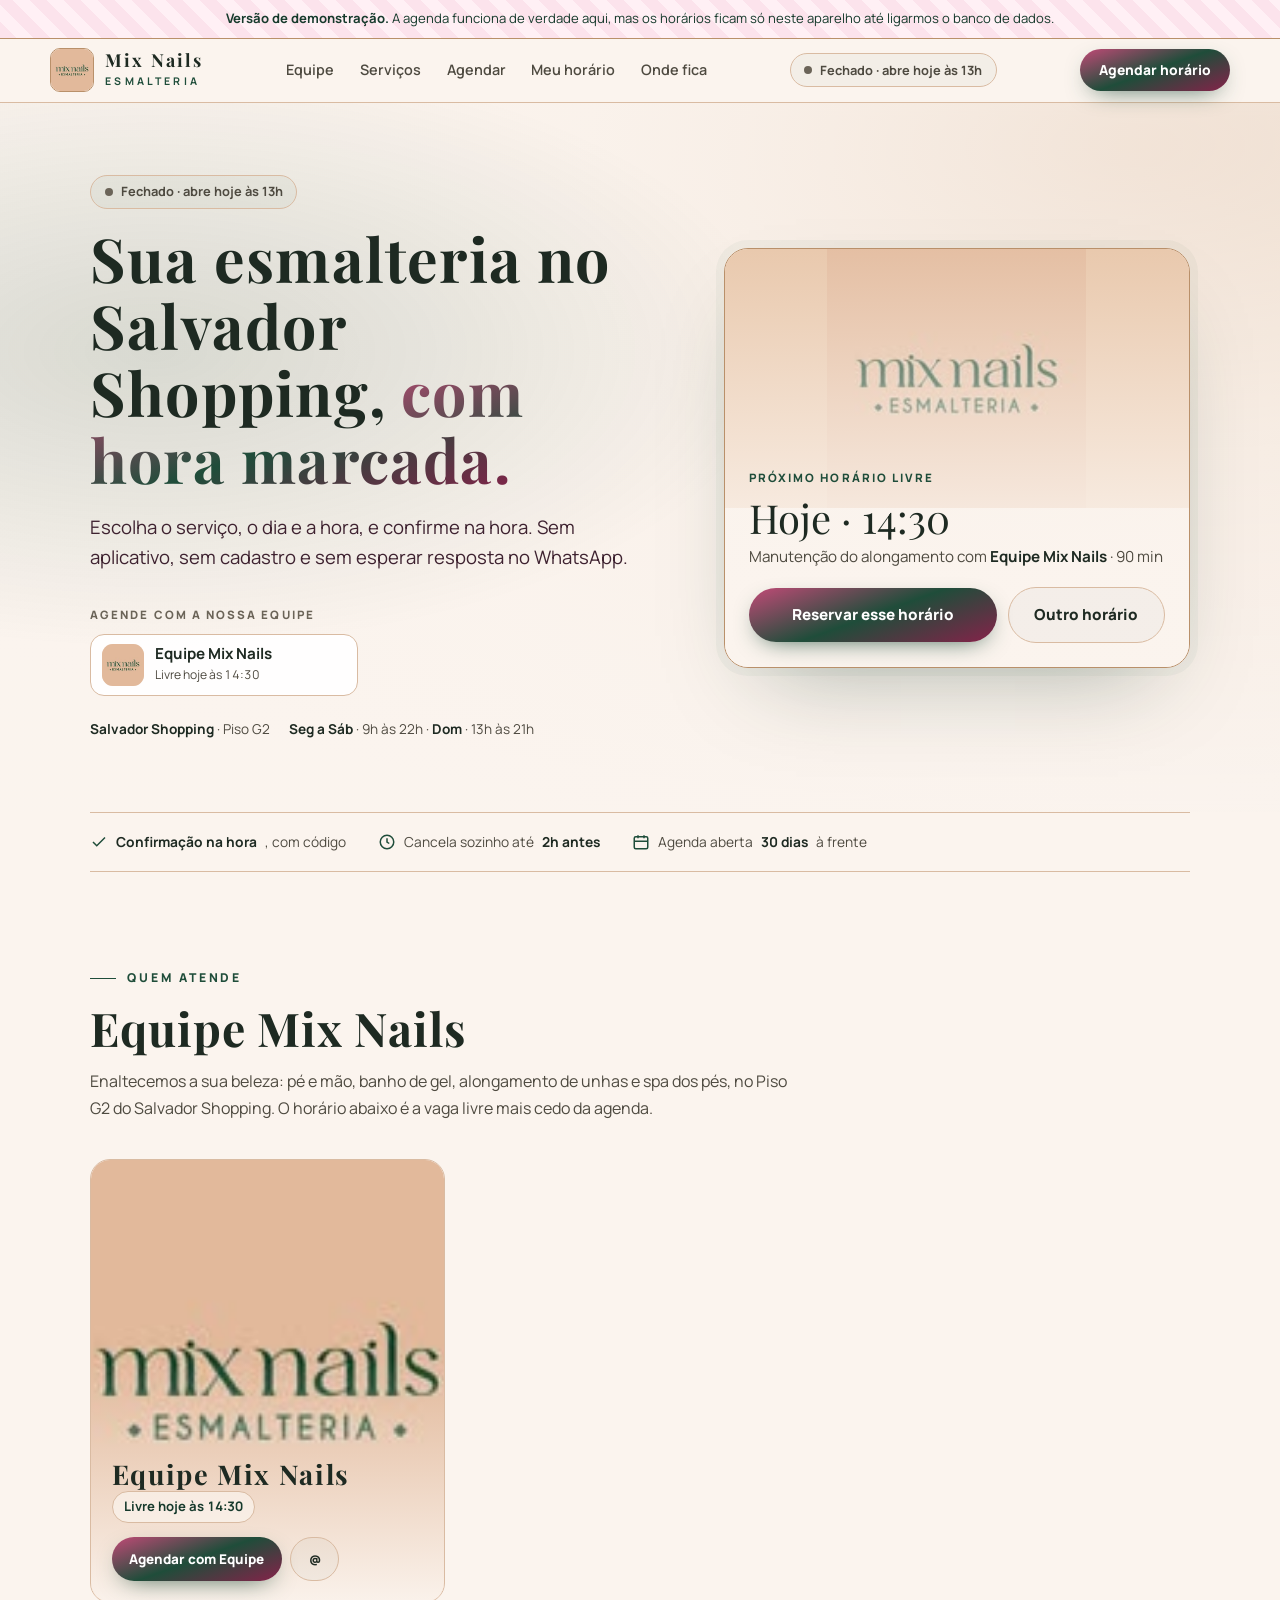
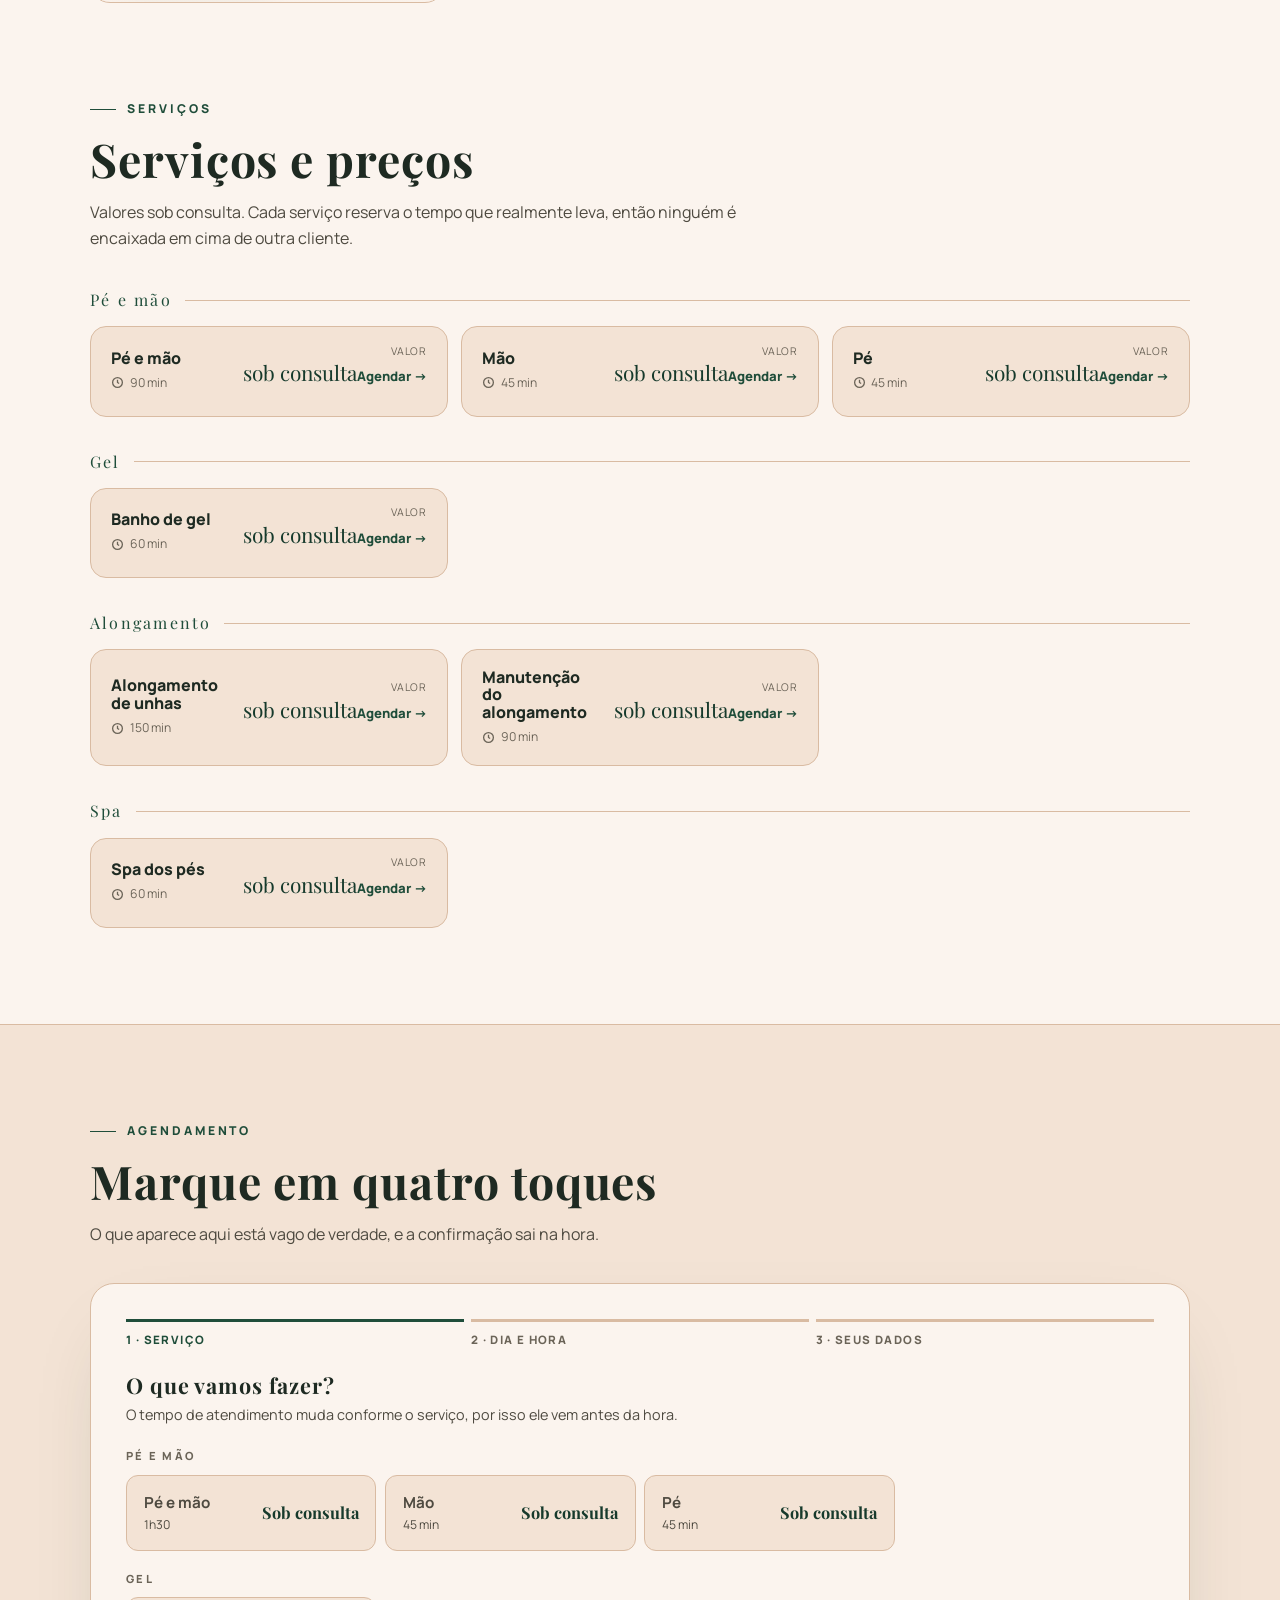
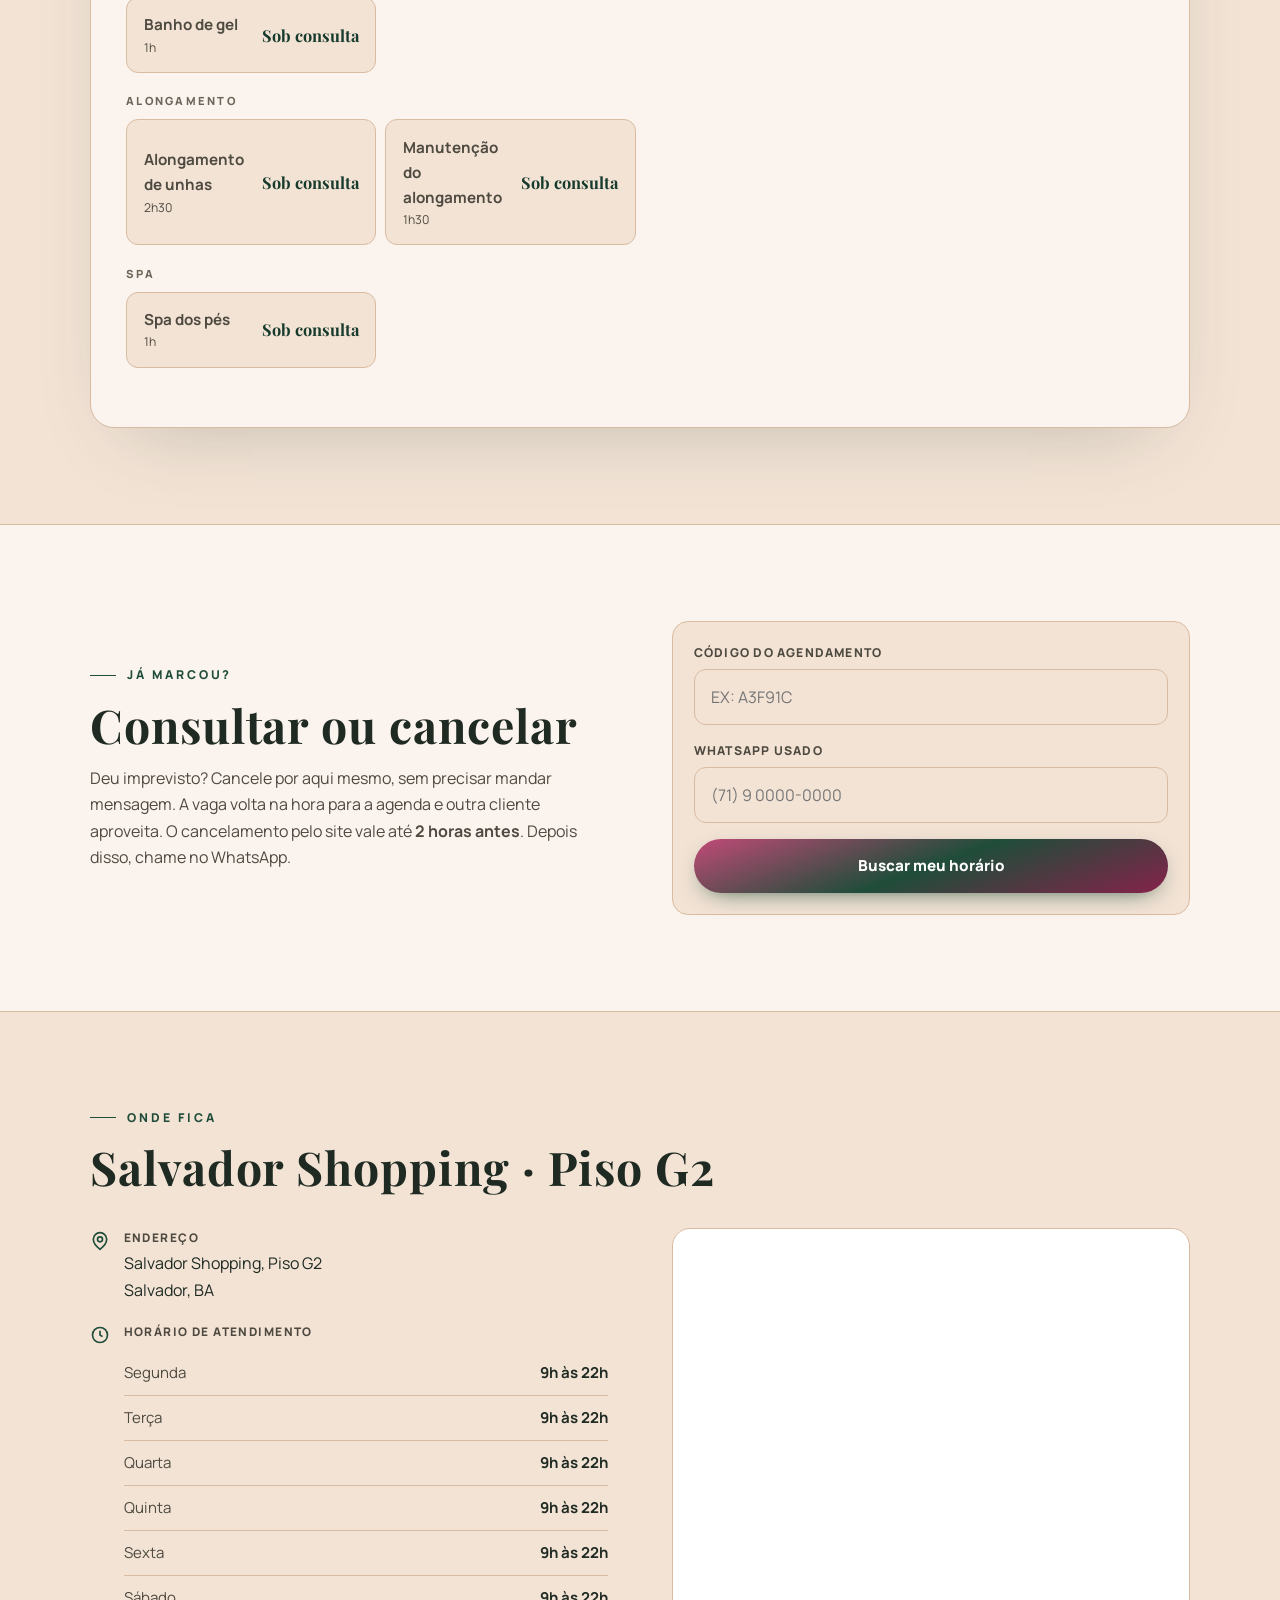
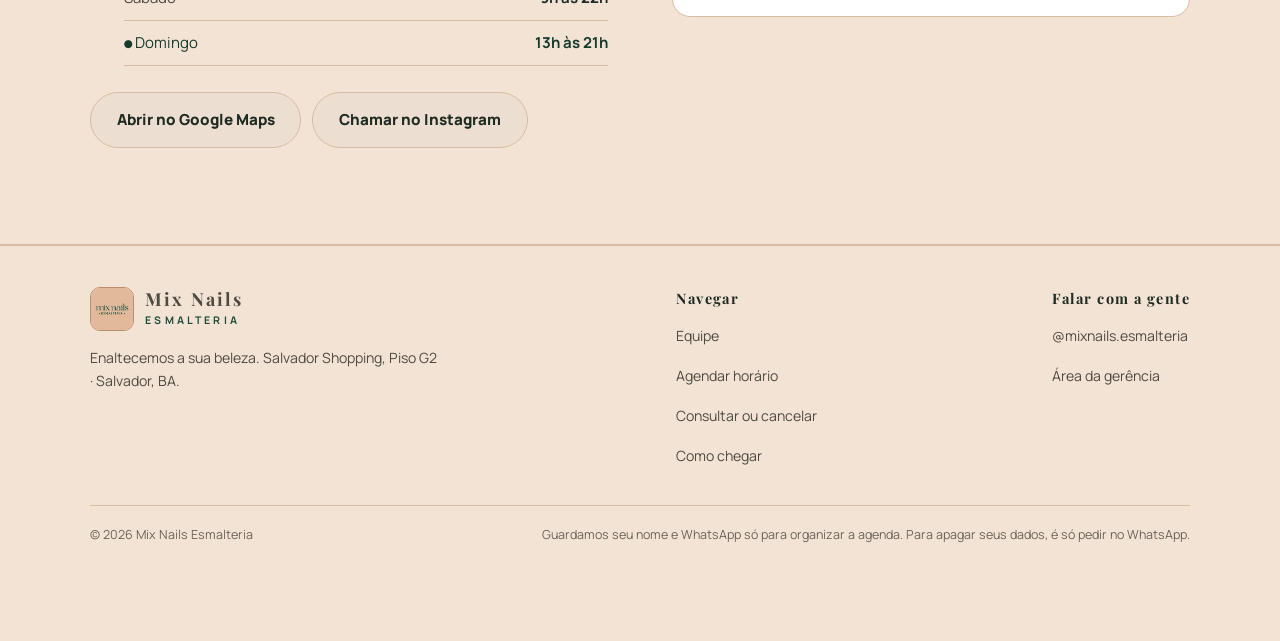
==== commit 02952ce7: "Atualiza o site" ====
--- a/index.html
+++ b/index.html
@@ -18,7 +18,7 @@
 <link rel="preconnect" href="https://fonts.googleapis.com">
 <link rel="preconnect" href="https://fonts.gstatic.com" crossorigin>
 <link href="https://fonts.googleapis.com/css2?family=Playfair+Display:wght@500;600;700&family=Manrope:wght@400;500;600;700;800&display=swap" rel="stylesheet">
-<link rel="stylesheet" href="assets/estilo.css?v=20261116105341">
+<link rel="stylesheet" href="assets/estilo.css?v=20261116105458">
 
 <script type="application/ld+json">
 {
@@ -56,7 +56,7 @@
       <span><b>Mix Nails</b><small>Esmalteria</small></span>
     </a>
     <nav class="menu">
-      <a href="#servicos">Serviços</a>
+      <a href="#equipe">Equipe</a>
       <a href="#servicos">Serviços</a>
       <a href="#agendar">Agendar</a>
       <a href="#meu-horario">Meu horário</a>
@@ -335,7 +335,7 @@
       <div>
         <b class="rodape-titulo">Navegar</b>
         <ul class="rodape-links">
-          <li><a href="#servicos">Serviços</a></li>
+          <li><a href="#equipe">Equipe</a></li>
           <li><a href="#agendar">Agendar horário</a></li>
           <li><a href="#meu-horario">Consultar ou cancelar</a></li>
           <li><a href="#local">Como chegar</a></li>
@@ -361,7 +361,7 @@
   Agendar
 </a>
 
-<script src="assets/config.js?v=20261116105341"></script>
+<script src="assets/config.js?v=20261116105458"></script>
 <!-- Este bloco vem ANTES de agenda.js: registra o ouvinte que recebe
      profissional e serviços assim que carregam. -->
 <script>
@@ -554,6 +554,6 @@
   document.addEventListener('tv:agendado', function () { if (dados) pintaEquipe(dados.barbeiros, dados.servicos); });
 })();
 </script>
-<script src="assets/agenda.js?v=20261116105341"></script>
+<script src="assets/agenda.js?v=20261116105458"></script>
 </body>
 </html>
--- a/assets/estilo.css
+++ b/assets/estilo.css
@@ -73,7 +73,7 @@
 .btn:active{transform:translateY(1px)}
 .btn-prata{background:var(--prata-gradiente);color:#FFFFFF;box-shadow:0 8px 26px -12px var(--prata)}
 .btn-prata:hover{box-shadow:0 12px 32px -8px var(--prata)}
-.btn-linha{border:1px solid var(--borda);color:var(--creme);background:rgba(168,50,95,.03)}
+.btn-linha{border:1px solid var(--borda);color:var(--creme);background:rgba(31,77,58,.03)}
 .btn-linha:hover{border-color:var(--prata);color:var(--prata-clara)}
 .btn-zap{background:var(--verde-zap);color:#05301A}
 .btn-bloco{width:100%}
@@ -82,7 +82,7 @@
 /* ---------- topo ---------- */
 .topo{
   position:sticky;top:0;z-index:60;
-  background:rgba(255,247,250,.86);backdrop-filter:blur(14px);-webkit-backdrop-filter:blur(14px);
+  background:rgba(251,244,238,.86);backdrop-filter:blur(14px);-webkit-backdrop-filter:blur(14px);
   border-bottom:1px solid var(--borda);
 }
 .topo-in{display:flex;align-items:center;justify-content:space-between;gap:1rem;padding:.6rem 0}
@@ -102,16 +102,16 @@
 .capa::after{
   content:"";position:absolute;inset:0;z-index:-1;
   background:
-    radial-gradient(70% 60% at 12% 35%, rgba(168,50,95,.16), transparent 70%),
-    linear-gradient(100deg, rgba(255,247,250,.97) 0%, rgba(255,247,250,.9) 42%, rgba(255,247,250,.45) 100%);
+    radial-gradient(70% 60% at 12% 35%, rgba(31,77,58,.16), transparent 70%),
+    linear-gradient(100deg, rgba(251,244,238,.97) 0%, rgba(251,244,238,.9) 42%, rgba(251,244,238,.45) 100%);
 }
 .capa-in{padding-block:clamp(3rem,7vw,5rem);width:100%;display:grid;grid-template-columns:1.15fr .85fr;gap:clamp(2rem,5vw,4rem);align-items:center}
 .capa-foto{filter:blur(18px) saturate(.8);transform:scale(1.1)}
-.capa-quadro{margin:0;border-radius:24px;overflow:hidden;border:1px solid var(--prata-fundo);aspect-ratio:4/5;box-shadow:0 40px 90px -40px rgba(110,23,57,.35),0 0 0 8px rgba(168,50,95,.06)}
+.capa-quadro{margin:0;border-radius:24px;overflow:hidden;border:1px solid var(--prata-fundo);aspect-ratio:4/5;box-shadow:0 40px 90px -40px rgba(22,58,44,.35),0 0 0 8px rgba(31,77,58,.06)}
 .capa-quadro img{width:100%;height:100%;object-fit:cover;object-position:50% 45%}
 .capa .selo-novo{
   display:inline-flex;align-items:center;gap:.5rem;border:1px solid var(--prata-fundo);
-  background:rgba(168,50,95,.08);color:var(--prata-clara);border-radius:100px;
+  background:rgba(31,77,58,.08);color:var(--prata-clara);border-radius:100px;
   padding:.35rem .9rem;font-size:.8rem;font-weight:700;letter-spacing:.04em;margin-bottom:1.2rem;
 }
 .capa h1{font-size:clamp(2.4rem,6.6vw,4.4rem);max-width:15ch}
@@ -123,7 +123,7 @@
 .capa-rostos .pilha img:first-child{margin-left:0}
 .capa-rostos b{color:var(--creme)}
 @media(max-width:700px){
-  .capa::after{background:linear-gradient(180deg, rgba(255,247,250,.55) 0%, rgba(255,247,250,.92) 45%, rgba(255,247,250,.98) 100%)}
+  .capa::after{background:linear-gradient(180deg, rgba(251,244,238,.55) 0%, rgba(251,244,238,.92) 45%, rgba(251,244,238,.98) 100%)}
   .capa{min-height:auto}
 }
 
@@ -146,7 +146,7 @@
 }
 .membro img{position:absolute;inset:0;width:100%;height:100%;object-fit:cover;object-position:50% 25%;z-index:-1;transition:transform .5s ease}
 .membro:hover img{transform:scale(1.04)}
-.membro::after{content:"";position:absolute;inset:0;z-index:-1;background:linear-gradient(180deg,transparent 45%,rgba(255,247,250,.96) 100%)}
+.membro::after{content:"";position:absolute;inset:0;z-index:-1;background:linear-gradient(180deg,transparent 45%,rgba(251,244,238,.96) 100%)}
 .membro-info{position:absolute;left:0;right:0;bottom:0;padding:1.3rem}
 .membro-info h3{font-size:1.7rem;letter-spacing:.06em}
 .membro-info p{font-size:.8rem;letter-spacing:.2em;text-transform:uppercase;color:var(--prata);font-weight:700;margin:.2rem 0 1rem}
@@ -179,7 +179,7 @@
 .painel{
   background:var(--fundo);border:1px solid var(--borda);border-radius:24px;
   padding:clamp(1.1rem,3.5vw,2.2rem);margin-top:2.2rem;
-  box-shadow:0 30px 80px -40px rgba(110,23,57,.28);
+  box-shadow:0 30px 80px -40px rgba(22,58,44,.28);
 }
 .passos{display:grid;grid-auto-flow:column;grid-auto-columns:1fr;gap:.4rem;margin-bottom:1.4rem}
 .passo{
@@ -215,7 +215,7 @@
   transition:border-color .15s, background .15s, transform .15s;
 }
 .barbeiro-opcao:hover{border-color:var(--prata-fundo);transform:translateY(-1px)}
-.barbeiro-opcao[aria-pressed="true"]{border-color:var(--prata);background:rgba(168,50,95,.09)}
+.barbeiro-opcao[aria-pressed="true"]{border-color:var(--prata);background:rgba(31,77,58,.09)}
 .barbeiro-foto{width:64px;height:64px;border-radius:14px;overflow:hidden;flex:none;background:var(--chumbo);display:grid;place-items:center;color:var(--prata)}
 .barbeiro-foto img{width:100%;height:100%;object-fit:cover;object-position:50% 22%}
 .barbeiro-txt strong{display:block;font-family:var(--display);font-size:1.15rem;letter-spacing:.04em}
@@ -233,7 +233,7 @@
   transition:border-color .15s, background .15s;
 }
 .opcao:hover{border-color:var(--prata-fundo)}
-.opcao[aria-pressed="true"]{border-color:var(--prata);background:rgba(168,50,95,.09)}
+.opcao[aria-pressed="true"]{border-color:var(--prata);background:rgba(31,77,58,.09)}
 .opcao strong{display:block;font-weight:700;font-size:.95rem}
 .opcao span{font-size:.76rem;color:var(--cinza)}
 .opcao .val{font-family:var(--display);font-size:1.02rem;font-weight:700;color:var(--prata-clara);white-space:nowrap;text-align:right}
@@ -267,7 +267,7 @@
   background:var(--grafite);font-weight:800;font-size:.98rem;letter-spacing:.02em;font-variant-numeric:tabular-nums;
   transition:border-color .15s, background .15s;
 }
-.hora:hover{border-color:var(--prata);background:rgba(168,50,95,.1)}
+.hora:hover{border-color:var(--prata);background:rgba(31,77,58,.1)}
 
 /* formulário */
 .campos{display:grid;gap:1rem;max-width:34rem}
@@ -342,7 +342,7 @@
 .galeria figure:first-child{grid-row:span 2}
 .galeria img{width:100%;height:100%;object-fit:cover;transition:transform .5s ease}
 .galeria figure:hover img{transform:scale(1.04)}
-.galeria figcaption{position:absolute;left:.7rem;bottom:.7rem;font-size:.74rem;font-weight:700;background:rgba(255,247,250,.8);padding:.25rem .6rem;border-radius:100px}
+.galeria figcaption{position:absolute;left:.7rem;bottom:.7rem;font-size:.74rem;font-weight:700;background:rgba(251,244,238,.8);padding:.25rem .6rem;border-radius:100px}
 @media(max-width:700px){
   .galeria{grid-template-columns:1fr 1fr;grid-template-rows:none}
   .galeria figure{aspect-ratio:1}
@@ -380,7 +380,7 @@
   position:fixed;right:1rem;bottom:1rem;z-index:70;
   display:flex;align-items:center;gap:.5rem;padding:.85rem 1.25rem;border-radius:100px;min-height:50px;
   background:var(--prata-gradiente);color:#FFFFFF;font-weight:800;font-size:.94rem;
-  box-shadow:0 10px 30px -8px rgba(110,23,57,.28);
+  box-shadow:0 10px 30px -8px rgba(22,58,44,.28);
 }
 @media(min-width:901px){ .flutua{display:none} }
 
@@ -396,7 +396,7 @@
 .tag-ok{background:rgba(37,211,102,.14);color:#0F5C36}
 .tag-off{background:rgba(224,101,96,.16);color:#9B1C1C}
 .tag-fim{background:var(--chumbo);color:var(--cinza)}
-.tag-barbeiro{background:rgba(168,50,95,.14);color:var(--prata-clara)}
+.tag-barbeiro{background:rgba(31,77,58,.14);color:var(--prata-clara)}
 .mini{font-size:.8rem;padding:.45rem .9rem;min-height:40px}
 .metricas{display:grid;grid-template-columns:repeat(auto-fit,minmax(140px,1fr));gap:.7rem;margin-bottom:1.4rem}
 .metrica{background:var(--grafite);border:1px solid var(--borda);border-radius:12px;padding:.9rem 1.1rem}
@@ -428,7 +428,7 @@
 /* status da casa (aberto / fechado) */
 .status{
   display:inline-flex;align-items:center;gap:.5rem;padding:.35rem .85rem;border-radius:100px;
-  font-size:.8rem;font-weight:700;border:1px solid var(--borda);background:rgba(168,50,95,.04);color:var(--cinza);
+  font-size:.8rem;font-weight:700;border:1px solid var(--borda);background:rgba(31,77,58,.04);color:var(--cinza);
 }
 .status::before{content:"";width:8px;height:8px;border-radius:50%;background:var(--cinza-fraco);flex:none}
 .status[data-aberto]{color:#0F5C36;border-color:rgba(37,211,102,.35)}
@@ -464,10 +464,10 @@
 .proximo{
   position:relative;border-radius:24px;overflow:hidden;border:1px solid var(--prata-fundo);
   min-height:420px;display:flex;flex-direction:column;justify-content:flex-end;isolation:isolate;
-  box-shadow:0 40px 90px -40px rgba(110,23,57,.35),0 0 0 8px rgba(168,50,95,.04);
-}
-.proximo > img{position:absolute;inset:0;width:100%;height:100%;object-fit:cover;object-position:50% 62%;z-index:-2}
-.proximo::after{content:"";position:absolute;inset:0;z-index:-1;background:linear-gradient(180deg,rgba(255,247,250,.1) 0%,rgba(255,247,250,.55) 40%,rgba(255,247,250,.96) 78%)}
+  box-shadow:0 40px 90px -40px rgba(22,58,44,.35),0 0 0 8px rgba(31,77,58,.04);
+}
+.proximo > img{position:absolute;left:0;right:0;top:0;width:100%;height:62%;object-fit:contain;background:#E7C4A6;z-index:-2}
+.proximo::after{content:"";position:absolute;inset:0;z-index:-1;background:linear-gradient(180deg,rgba(251,244,238,.1) 0%,rgba(251,244,238,.55) 40%,rgba(251,244,238,.96) 78%)}
 .proximo-in{padding:1.5rem}
 .proximo .rotulo{color:var(--prata)}
 .proximo-quando{font-family:var(--display);font-size:clamp(1.9rem,4vw,2.5rem);line-height:1.05;font-variant-numeric:tabular-nums}
@@ -480,7 +480,7 @@
 /* equipe v2 */
 .equipe-v2 .membro-info .livre{
   display:inline-flex;align-items:center;gap:.4rem;font-size:.82rem;font-weight:700;color:var(--prata-clara);
-  background:rgba(255,247,250,.72);border:1px solid var(--borda);border-radius:100px;padding:.25rem .7rem;margin:.1rem 0 .9rem;
+  background:rgba(251,244,238,.72);border:1px solid var(--borda);border-radius:100px;padding:.25rem .7rem;margin:.1rem 0 .9rem;
   font-variant-numeric:tabular-nums;
 }
 .membro.sem-foto .iniciais{position:absolute;inset:0;z-index:-1;font-size:4.2rem;padding-bottom:4rem}
@@ -490,7 +490,7 @@
   display:grid;grid-template-columns:1fr auto;gap:1.2rem;align-items:center;
   padding:1.4rem 1.5rem;border-radius:20px;margin-bottom:1.6rem;
   border:1px solid var(--prata-fundo);
-  background:linear-gradient(120deg,rgba(168,50,95,.08),rgba(168,50,95,0) 60%),var(--grafite);
+  background:linear-gradient(120deg,rgba(31,77,58,.08),rgba(31,77,58,0) 60%),var(--grafite);
 }
 .assinatura h3{font-size:1.45rem}
 .assinatura p{color:var(--cinza);margin-top:.35rem;max-width:46rem}
